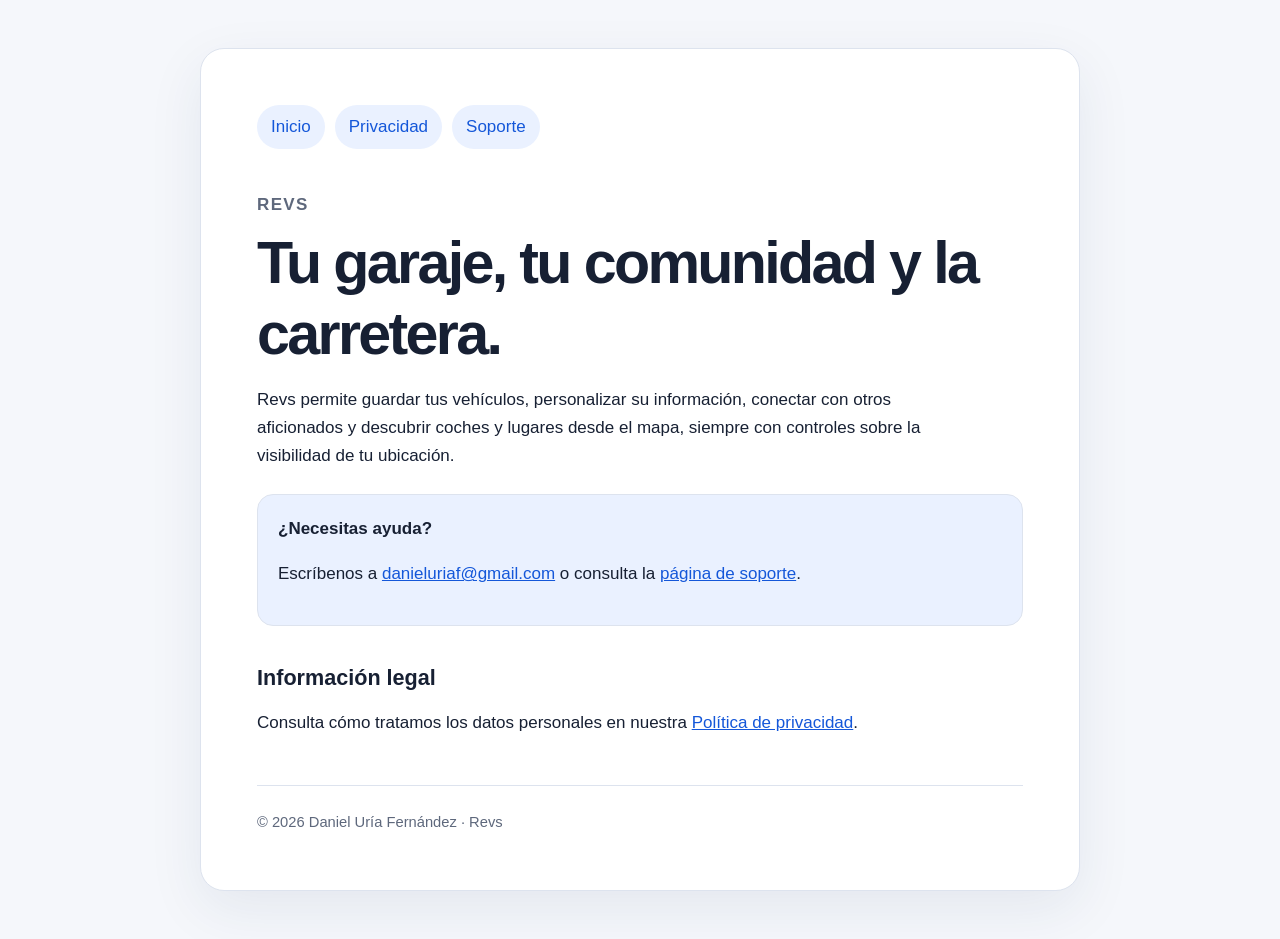
==== index.html @ dc8a6149 "﻿Publish Revs privacy and support site" ====
<!doctype html>
<html lang="es">
  <head>
    <meta charset="utf-8">
    <meta name="viewport" content="width=device-width, initial-scale=1">
    <meta name="description" content="Información legal y soporte de Revs.">
    <title>Revs · Información y soporte</title>
    <link rel="stylesheet" href="revs-legal.css">
  </head>
  <body>
    <main>
      <nav aria-label="Navegación principal">
        <a href="./">Inicio</a>
        <a href="privacy.html">Privacidad</a>
        <a href="support.html">Soporte</a>
      </nav>

      <p class="eyebrow">Revs</p>
      <h1>Tu garaje, tu comunidad y la carretera.</h1>
      <p>
        Revs permite guardar tus vehículos, personalizar su información,
        conectar con otros aficionados y descubrir coches y lugares desde el
        mapa, siempre con controles sobre la visibilidad de tu ubicación.
      </p>

      <div class="card">
        <strong>¿Necesitas ayuda?</strong>
        <p>
          Escríbenos a
          <a href="mailto:danieluriaf@gmail.com">danieluriaf@gmail.com</a> o
          consulta la <a href="support.html">página de soporte</a>.
        </p>
      </div>

      <h2>Información legal</h2>
      <p>
        Consulta cómo tratamos los datos personales en nuestra
        <a href="privacy.html">Política de privacidad</a>.
      </p>

      <footer>© 2026 Daniel Uría Fernández · Revs</footer>
    </main>
  </body>
</html>
---- revs-legal.css ----
:root {
  color-scheme: light dark;
  --background: #f5f7fb;
  --surface: #ffffff;
  --text: #172033;
  --muted: #5e687c;
  --border: #dde3ee;
  --accent: #1457d9;
  --accent-soft: #eaf1ff;
}

@media (prefers-color-scheme: dark) {
  :root {
    --background: #0d111b;
    --surface: #151b27;
    --text: #eef2fb;
    --muted: #aeb8cc;
    --border: #2a3447;
    --accent: #79a7ff;
    --accent-soft: #17294b;
  }
}

* {
  box-sizing: border-box;
}

body {
  margin: 0;
  background: var(--background);
  color: var(--text);
  font-family: -apple-system, BlinkMacSystemFont, "Segoe UI", sans-serif;
  font-size: 17px;
  line-height: 1.65;
}

main {
  width: min(880px, calc(100% - 32px));
  margin: 48px auto;
  padding: clamp(24px, 5vw, 56px);
  background: var(--surface);
  border: 1px solid var(--border);
  border-radius: 24px;
  box-shadow: 0 18px 55px rgb(25 45 85 / 8%);
}

nav {
  display: flex;
  flex-wrap: wrap;
  gap: 10px;
  margin-bottom: 42px;
}

nav a {
  padding: 8px 14px;
  border-radius: 999px;
  background: var(--accent-soft);
  text-decoration: none;
}

h1,
h2 {
  line-height: 1.2;
}

h1 {
  margin: 0 0 8px;
  font-size: clamp(2.15rem, 7vw, 3.7rem);
  letter-spacing: -0.045em;
}

h2 {
  margin-top: 2.4rem;
  font-size: 1.35rem;
}

p,
li {
  max-width: 75ch;
}

.eyebrow,
.updated,
footer {
  color: var(--muted);
}

.eyebrow {
  margin: 0 0 8px;
  font-weight: 700;
  letter-spacing: 0.08em;
  text-transform: uppercase;
}

.updated {
  margin-top: 0;
}

.card {
  margin: 24px 0;
  padding: 20px;
  border: 1px solid var(--border);
  border-radius: 16px;
  background: var(--accent-soft);
}

a {
  color: var(--accent);
}

footer {
  margin-top: 48px;
  padding-top: 24px;
  border-top: 1px solid var(--border);
  font-size: 0.92rem;
}

@media (max-width: 600px) {
  main {
    width: 100%;
    margin: 0;
    border: 0;
    border-radius: 0;
  }
}
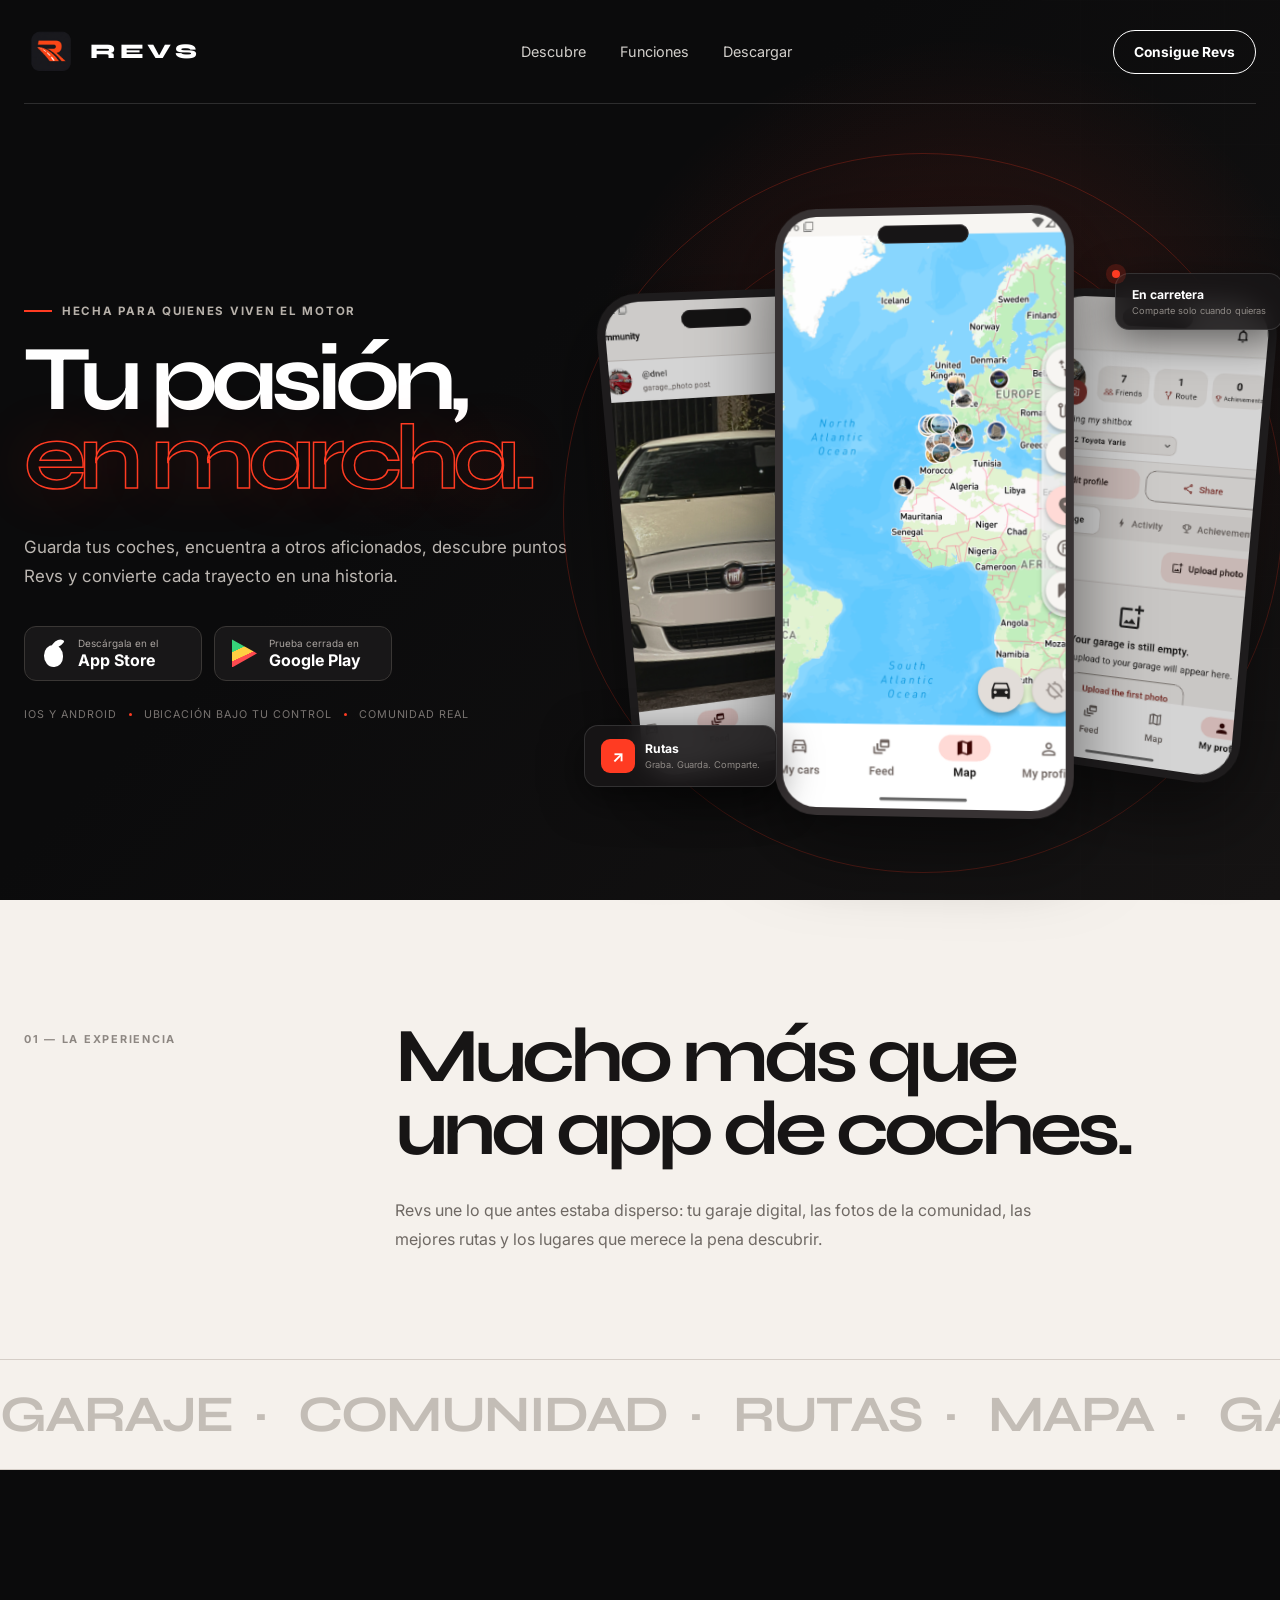
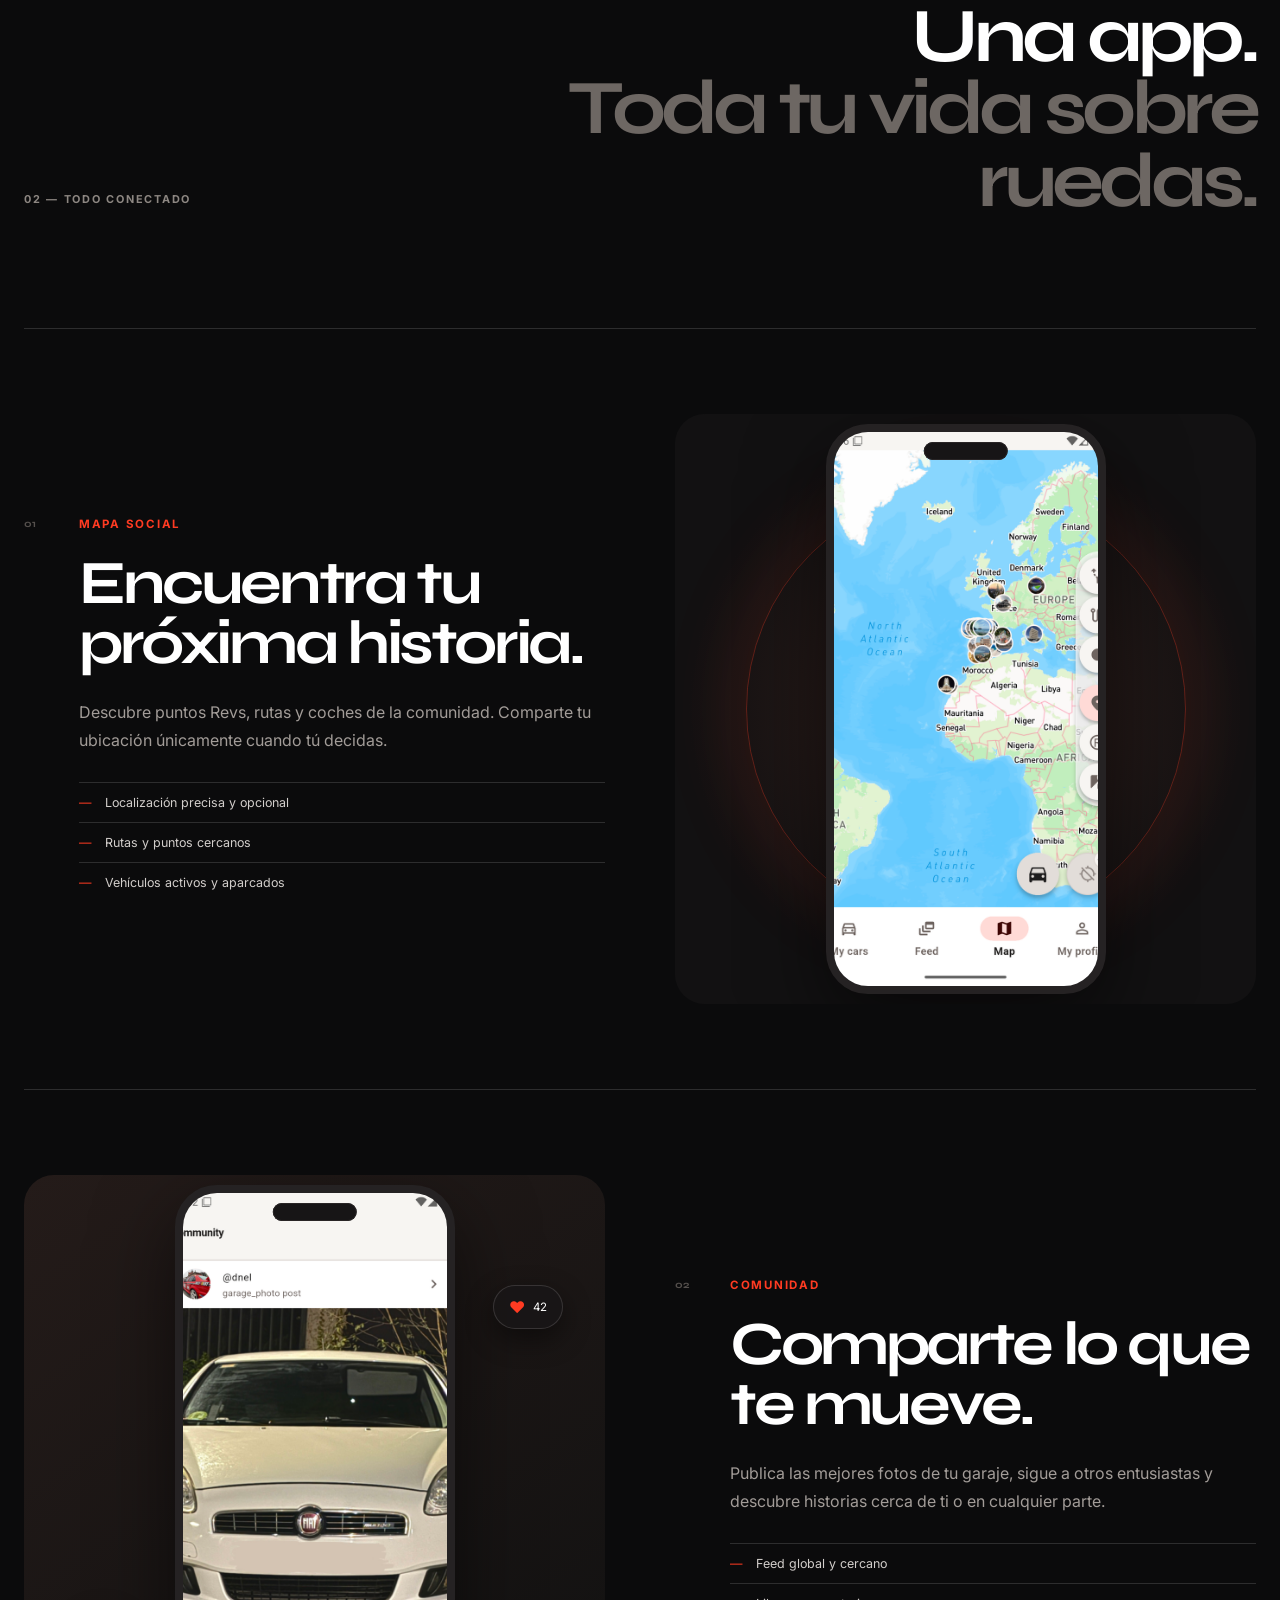
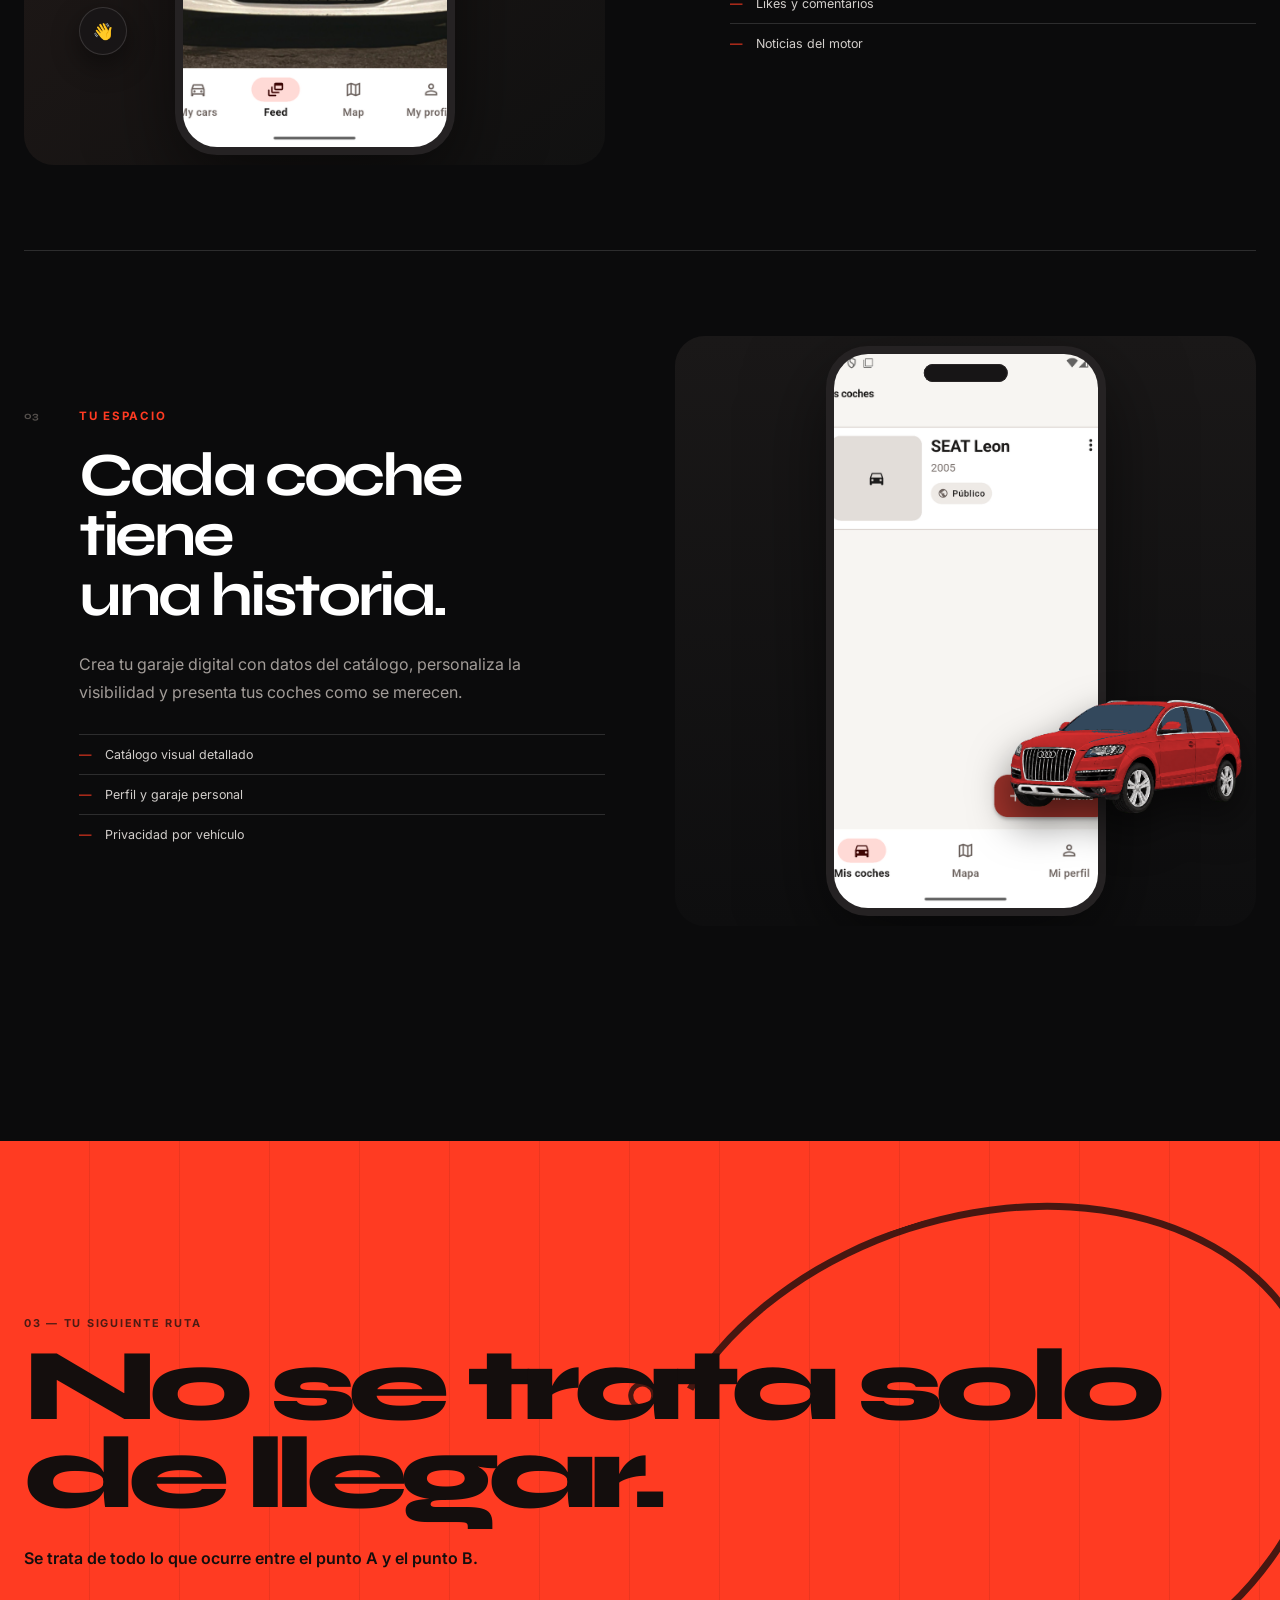
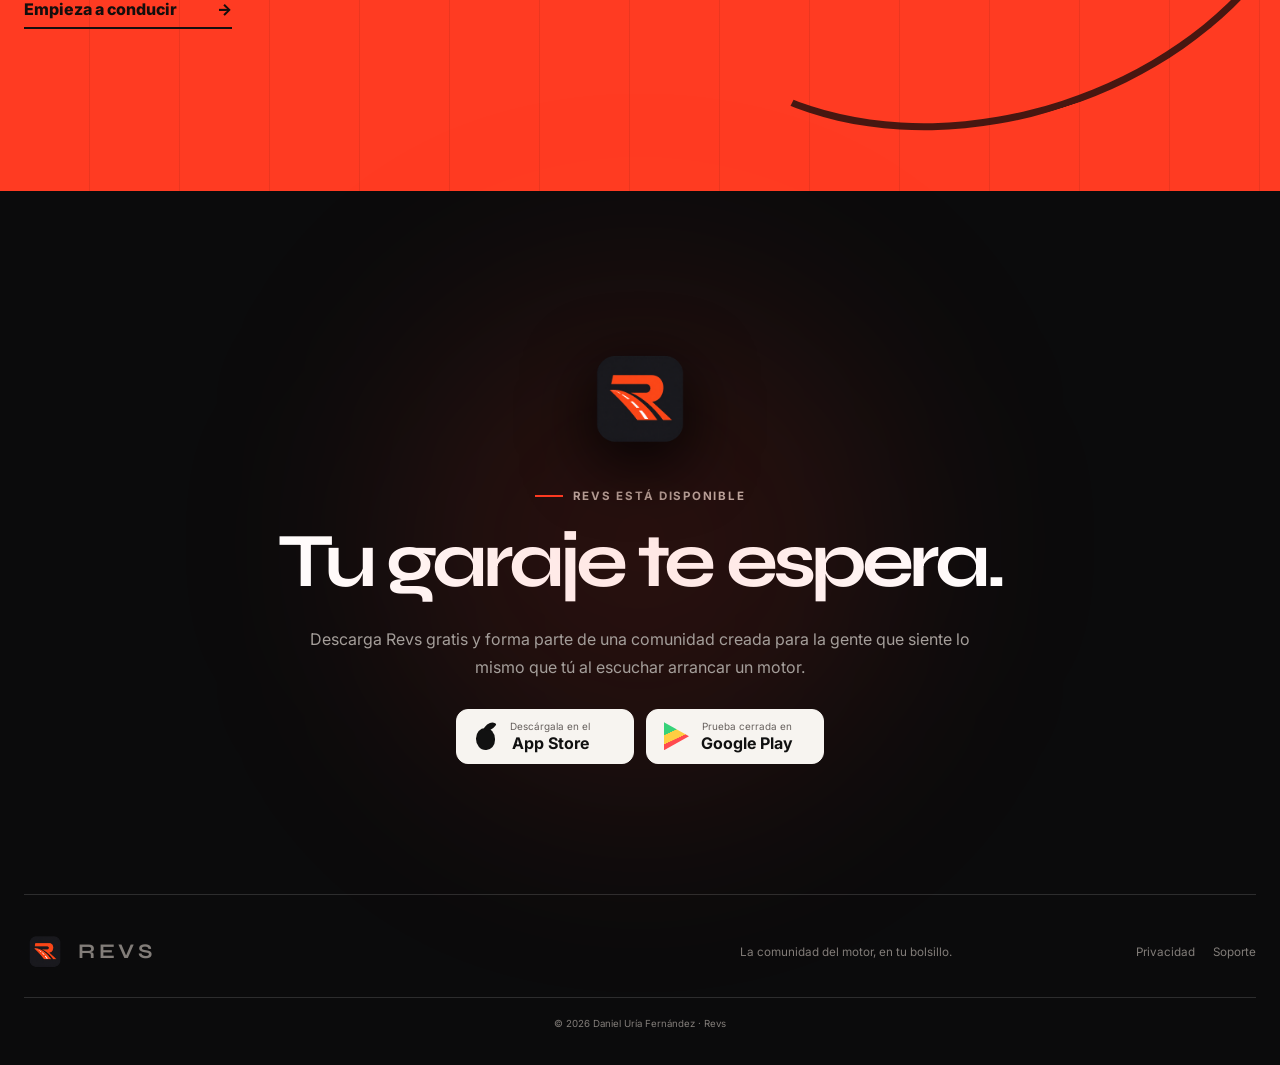
==== commit f858f0f1: "Redesign Revs app landing page" ====
--- a/index.html
+++ b/index.html
@@ -3,42 +3,163 @@
   <head>
     <meta charset="utf-8">
     <meta name="viewport" content="width=device-width, initial-scale=1">
-    <meta name="description" content="Información legal y soporte de Revs.">
-    <title>Revs · Información y soporte</title>
-    <link rel="stylesheet" href="revs-legal.css">
+    <meta name="theme-color" content="#0b0b0c">
+    <meta name="description" content="Revs es la app para guardar tus coches, descubrir rutas y conectar con la comunidad del motor.">
+    <meta property="og:title" content="Revs — Tu pasión, en marcha">
+    <meta property="og:description" content="Tu garaje, rutas, lugares y comunidad del motor, en una sola app.">
+    <meta property="og:type" content="website">
+    <meta property="og:image" content="https://danieluriaf-hash.github.io/revs-site/assets/og-revs.png">
+    <meta property="og:url" content="https://danieluriaf-hash.github.io/revs-site/">
+    <meta name="twitter:card" content="summary_large_image">
+    <title>Revs — Tu pasión, en marcha</title>
+    <link rel="icon" href="assets/revs-icon.png">
+    <link rel="preload" href="assets/revs-logo.png" as="image">
+    <link rel="stylesheet" href="landing.css">
   </head>
   <body>
-    <main>
-      <nav aria-label="Navegación principal">
-        <a href="./">Inicio</a>
-        <a href="privacy.html">Privacidad</a>
-        <a href="support.html">Soporte</a>
+    <header class="site-header">
+      <a class="brand" href="#top" aria-label="Revs, inicio">
+        <img src="assets/revs-logo.png" alt="" width="54" height="54">
+        <span>REVS</span>
+      </a>
+      <nav class="desktop-nav" aria-label="Navegación principal">
+        <a href="#descubre">Descubre</a>
+        <a href="#funciones">Funciones</a>
+        <a href="#descargar">Descargar</a>
       </nav>
+      <a class="header-cta" href="#descargar">Consigue Revs</a>
+    </header>
 
-      <p class="eyebrow">Revs</p>
-      <h1>Tu garaje, tu comunidad y la carretera.</h1>
-      <p>
-        Revs permite guardar tus vehículos, personalizar su información,
-        conectar con otros aficionados y descubrir coches y lugares desde el
-        mapa, siempre con controles sobre la visibilidad de tu ubicación.
-      </p>
+    <main id="top">
+      <section class="hero section-shell" aria-labelledby="hero-title">
+        <div class="hero-copy">
+          <p class="eyebrow"><span></span> Hecha para quienes viven el motor</p>
+          <h1 id="hero-title">Tu pasión,<br><em>en marcha.</em></h1>
+          <p class="hero-lede">Guarda tus coches, encuentra a otros aficionados, descubre puntos Revs y convierte cada trayecto en una historia.</p>
+          <div class="store-row" id="descargar">
+            <a class="store-button" href="https://apps.apple.com/app/id6794880233" aria-label="Descargar Revs en App Store">
+              <span class="store-icon apple" aria-hidden="true">●</span>
+              <span><small>Descárgala en el</small><strong>App Store</strong></span>
+            </a>
+            <a class="store-button" href="https://play.google.com/apps/testing/com.revs3.revs3_app" aria-label="Participar en la prueba cerrada de Revs en Google Play">
+              <span class="play-mark" aria-hidden="true"></span>
+              <span><small>Prueba cerrada en</small><strong>Google Play</strong></span>
+            </a>
+          </div>
+          <div class="hero-proof" aria-label="Funciones destacadas">
+            <span>iOS y Android</span><i></i><span>Ubicación bajo tu control</span><i></i><span>Comunidad real</span>
+          </div>
+        </div>
 
-      <div class="card">
-        <strong>¿Necesitas ayuda?</strong>
-        <p>
-          Escríbenos a
-          <a href="mailto:danieluriaf@gmail.com">danieluriaf@gmail.com</a> o
-          consulta la <a href="support.html">página de soporte</a>.
-        </p>
-      </div>
+        <div class="hero-visual" aria-label="Vista previa de Revs en varios teléfonos">
+          <div class="orbit orbit-one"></div>
+          <div class="orbit orbit-two"></div>
+          <figure class="phone phone-left">
+            <div class="phone-speaker"></div>
+            <img src="assets/screens/feed.png" alt="Feed de la comunidad Revs">
+          </figure>
+          <figure class="phone phone-main">
+            <div class="phone-speaker"></div>
+            <img src="assets/screens/map.png" alt="Mapa social de Revs">
+          </figure>
+          <figure class="phone phone-right">
+            <div class="phone-speaker"></div>
+            <img src="assets/screens/profile.png" alt="Perfil y garaje de un usuario de Revs">
+          </figure>
+          <div class="floating-card live-card"><span class="pulse"></span><strong>En carretera</strong><small>Comparte solo cuando quieras</small></div>
+          <div class="floating-card route-card"><b>↗</b><span><strong>Rutas</strong><small>Graba. Guarda. Comparte.</small></span></div>
+        </div>
+      </section>
 
-      <h2>Información legal</h2>
-      <p>
-        Consulta cómo tratamos los datos personales en nuestra
-        <a href="privacy.html">Política de privacidad</a>.
-      </p>
+      <section class="manifesto" id="descubre">
+        <div class="section-shell manifesto-grid">
+          <p class="section-index">01 — La experiencia</p>
+          <div>
+            <h2>Mucho más que<br>una app de coches.</h2>
+            <p>Revs une lo que antes estaba disperso: tu garaje digital, las fotos de la comunidad, las mejores rutas y los lugares que merece la pena descubrir.</p>
+          </div>
+        </div>
+        <div class="ticker" aria-hidden="true"><span>GARAJE&nbsp;&nbsp;·&nbsp;&nbsp; COMUNIDAD&nbsp;&nbsp;·&nbsp;&nbsp; RUTAS&nbsp;&nbsp;·&nbsp;&nbsp; MAPA&nbsp;&nbsp;·&nbsp;&nbsp; GARAJE&nbsp;&nbsp;·&nbsp;&nbsp; COMUNIDAD&nbsp;&nbsp;·&nbsp;&nbsp; RUTAS&nbsp;&nbsp;·&nbsp;&nbsp; MAPA</span></div>
+      </section>
 
-      <footer>© 2026 Daniel Uría Fernández · Revs</footer>
+      <section class="features section-shell" id="funciones">
+        <div class="feature-heading">
+          <p class="section-index">02 — Todo conectado</p>
+          <h2>Una app.<br><span>Toda tu vida sobre ruedas.</span></h2>
+        </div>
+
+        <article class="feature feature-map">
+          <div class="feature-copy">
+            <span class="feature-number">01</span>
+            <p class="eyebrow red">Mapa social</p>
+            <h3>Encuentra tu<br>próxima historia.</h3>
+            <p>Descubre puntos Revs, rutas y coches de la comunidad. Comparte tu ubicación únicamente cuando tú decidas.</p>
+            <ul class="mini-list"><li>Localización precisa y opcional</li><li>Rutas y puntos cercanos</li><li>Vehículos activos y aparcados</li></ul>
+          </div>
+          <div class="feature-phone-stage map-stage">
+            <div class="map-glow"></div>
+            <figure class="phone phone-feature"><div class="phone-speaker"></div><img src="assets/screens/map.png" alt="Mapa de Revs con puntos y coches cercanos"></figure>
+          </div>
+        </article>
+
+        <article class="feature feature-feed">
+          <div class="feature-phone-stage feed-stage">
+            <figure class="phone phone-feature"><div class="phone-speaker"></div><img src="assets/screens/feed.png" alt="Publicación de un coche en el feed de Revs"></figure>
+            <div class="reaction reaction-heart">♥ <span>42</span></div>
+            <div class="reaction reaction-wave">👋</div>
+          </div>
+          <div class="feature-copy">
+            <span class="feature-number">02</span>
+            <p class="eyebrow red">Comunidad</p>
+            <h3>Comparte lo que<br>te mueve.</h3>
+            <p>Publica las mejores fotos de tu garaje, sigue a otros entusiastas y descubre historias cerca de ti o en cualquier parte.</p>
+            <ul class="mini-list"><li>Feed global y cercano</li><li>Likes y comentarios</li><li>Noticias del motor</li></ul>
+          </div>
+        </article>
+
+        <article class="feature feature-garage">
+          <div class="feature-copy">
+            <span class="feature-number">03</span>
+            <p class="eyebrow red">Tu espacio</p>
+            <h3>Cada coche tiene<br>una historia.</h3>
+            <p>Crea tu garaje digital con datos del catálogo, personaliza la visibilidad y presenta tus coches como se merecen.</p>
+            <ul class="mini-list"><li>Catálogo visual detallado</li><li>Perfil y garaje personal</li><li>Privacidad por vehículo</li></ul>
+          </div>
+          <div class="feature-phone-stage garage-stage">
+            <figure class="phone phone-feature"><div class="phone-speaker"></div><img src="assets/screens/cars.png" alt="Garaje digital y listado de coches de Revs"></figure>
+            <img class="car-cutout" src="assets/screens/car-render.png" alt="Render de un automóvil del catálogo de Revs">
+          </div>
+        </article>
+      </section>
+
+      <section class="route-band">
+        <div class="route-line" aria-hidden="true"></div>
+        <div class="section-shell route-content">
+          <p class="section-index">03 — Tu siguiente ruta</p>
+          <h2>No se trata solo<br>de llegar.</h2>
+          <p>Se trata de todo lo que ocurre entre el punto A y el punto B.</p>
+          <a href="#descargar" class="text-link">Empieza a conducir <span>→</span></a>
+        </div>
+      </section>
+
+      <section class="download-final section-shell">
+        <img class="final-logo" src="assets/revs-logo.png" alt="Logo de Revs">
+        <p class="eyebrow centered"><span></span> Revs está disponible</p>
+        <h2>Tu garaje te espera.</h2>
+        <p>Descarga Revs gratis y forma parte de una comunidad creada para la gente que siente lo mismo que tú al escuchar arrancar un motor.</p>
+        <div class="store-row centered-row">
+          <a class="store-button light" href="https://apps.apple.com/app/id6794880233" aria-label="Descargar Revs en App Store"><span class="store-icon apple" aria-hidden="true">●</span><span><small>Descárgala en el</small><strong>App Store</strong></span></a>
+          <a class="store-button light" href="https://play.google.com/apps/testing/com.revs3.revs3_app" aria-label="Participar en la prueba cerrada de Revs en Google Play"><span class="play-mark" aria-hidden="true"></span><span><small>Prueba cerrada en</small><strong>Google Play</strong></span></a>
+        </div>
+      </section>
     </main>
+
+    <footer class="site-footer">
+      <div class="footer-brand"><img src="assets/revs-logo.png" alt="" width="42" height="42"><strong>REVS</strong></div>
+      <p>La comunidad del motor, en tu bolsillo.</p>
+      <nav aria-label="Información legal"><a href="privacy.html">Privacidad</a><a href="support.html">Soporte</a></nav>
+      <small>© 2026 Daniel Uría Fernández · Revs</small>
+    </footer>
+    <script src="landing.js"></script>
   </body>
 </html>
--- a/landing.css
+++ b/landing.css
@@ -0,0 +1,190 @@
+@import url('https://fonts.googleapis.com/css2?family=Inter:wght@400;500;600;700;800&family=Syne:wght@600;700;800&display=swap');
+
+:root {
+  --ink: #0b0b0c;
+  --paper: #f5f1ec;
+  --paper-2: #e9e4de;
+  --red: #ff3b22;
+  --red-dark: #b62f24;
+  --muted: #a8a39d;
+  --line: rgb(255 255 255 / 14%);
+  color-scheme: dark;
+}
+
+* { box-sizing: border-box; }
+html { scroll-behavior: smooth; }
+body { margin: 0; overflow-x: hidden; background: var(--ink); color: #fff; font-family: Inter, system-ui, sans-serif; }
+a { color: inherit; }
+img { display: block; max-width: 100%; }
+.section-shell { width: min(1240px, calc(100% - 48px)); margin-inline: auto; }
+
+.site-header {
+  position: absolute; z-index: 20; inset: 0 0 auto;
+  width: min(1320px, calc(100% - 48px)); height: 104px; margin: auto;
+  display: flex; align-items: center; justify-content: space-between;
+  border-bottom: 1px solid var(--line);
+}
+.brand, .footer-brand { display: inline-flex; align-items: center; gap: 12px; text-decoration: none; font: 800 1.3rem Syne, sans-serif; letter-spacing: .18em; }
+.brand img, .footer-brand img { object-fit: contain; }
+.desktop-nav { display: flex; gap: 34px; }
+.desktop-nav a { position: relative; text-decoration: none; color: #d2cfcb; font-size: .9rem; }
+.desktop-nav a::after { content: ''; position: absolute; inset: auto 0 -9px; height: 2px; background: var(--red); transform: scaleX(0); transition: transform .25s; }
+.desktop-nav a:hover::after, .desktop-nav a:focus-visible::after { transform: scaleX(1); }
+.header-cta { padding: 13px 20px; border: 1px solid #fff; border-radius: 999px; text-decoration: none; font-size: .86rem; font-weight: 700; transition: .2s; }
+.header-cta:hover { background: #fff; color: #111; }
+
+.hero { min-height: 900px; display: grid; grid-template-columns: .92fr 1.08fr; align-items: center; padding-top: 125px; }
+.hero::before { content: ''; position: absolute; z-index: -2; inset: 0; min-height: 900px; background: radial-gradient(circle at 75% 46%, rgb(255 59 34 / 18%), transparent 35%), linear-gradient(135deg, #0b0b0c 40%, #151313); }
+.hero::after { content: ''; position: absolute; z-index: -1; inset: 0; min-height: 900px; opacity: .17; background-image: linear-gradient(rgb(255 255 255 / 3%) 1px, transparent 1px), linear-gradient(90deg, rgb(255 255 255 / 3%) 1px, transparent 1px); background-size: 72px 72px; mask-image: linear-gradient(to right, transparent, #000); }
+.eyebrow { display: flex; align-items: center; gap: 10px; margin: 0 0 22px; color: #b7b1aa; text-transform: uppercase; letter-spacing: .15em; font-size: .72rem; font-weight: 700; }
+.eyebrow span { width: 28px; height: 2px; background: var(--red); }
+.eyebrow.red { color: var(--red); }
+.hero h1, h2, h3 { font-family: Syne, sans-serif; }
+.hero h1 { margin: 0; font-size: clamp(4.2rem, 7.2vw, 7.4rem); line-height: .86; letter-spacing: -.075em; }
+.hero h1 em { color: transparent; font-style: normal; -webkit-text-stroke: 1.5px var(--red); text-shadow: 0 0 60px rgb(255 59 34 / 18%); }
+.hero-lede { max-width: 570px; margin: 34px 0; color: #bcb7b2; line-height: 1.75; font-size: 1.06rem; }
+.store-row { display: flex; flex-wrap: wrap; gap: 12px; }
+.store-button { display: flex; align-items: center; gap: 12px; min-width: 178px; padding: 10px 17px; border: 1px solid #3a3735; border-radius: 12px; background: #181718; text-decoration: none; transition: transform .2s, border-color .2s, background .2s; }
+.store-button:hover { transform: translateY(-3px); border-color: var(--red); background: #211b1a; }
+.store-button small, .store-button strong { display: block; }
+.store-button small { color: #aaa4a0; font-size: .62rem; }
+.store-button strong { margin-top: 1px; font-size: 1rem; }
+.store-icon { width: 24px; height: 28px; font-size: 0; position: relative; }
+.store-icon::before { content: ''; position: absolute; width: 19px; height: 22px; border-radius: 48% 50% 45% 50%; background: #fff; bottom: 0; left: 2px; }
+.store-icon::after { content: ''; position: absolute; width: 8px; height: 11px; border-radius: 80% 10%; background: #fff; transform: rotate(35deg); top: -1px; left: 12px; }
+.play-mark { width: 25px; height: 28px; clip-path: polygon(0 0, 100% 50%, 0 100%); background: linear-gradient(155deg, #36d279 0 33%, #ffce42 34% 56%, #ff4a4f 57% 76%, #5aa9ff 77%); }
+.hero-proof { display: flex; align-items: center; flex-wrap: wrap; gap: 12px; margin-top: 27px; color: #797471; font-size: .67rem; text-transform: uppercase; letter-spacing: .09em; }
+.hero-proof i { width: 3px; height: 3px; border-radius: 50%; background: var(--red); }
+
+.hero-visual { position: relative; height: 720px; perspective: 1400px; }
+.phone { position: absolute; overflow: hidden; margin: 0; border: 8px solid #252223; border-radius: 42px; background: #111; box-shadow: 0 28px 80px rgb(0 0 0 / 55%); }
+.phone img { width: 100%; height: 100%; object-fit: cover; }
+.phone-speaker { position: absolute; z-index: 2; top: 10px; left: 50%; width: 32%; height: 18px; transform: translateX(-50%); border-radius: 999px; background: #171516; box-shadow: inset 0 0 0 1px #292526; }
+.phone-main { z-index: 5; width: 300px; height: 610px; top: 54px; left: 50%; transform: translateX(-50%) rotateY(-5deg); border-color: #373233; }
+.phone-left, .phone-right { width: 235px; height: 482px; top: 138px; filter: brightness(.83) saturate(.8); }
+.phone-left { left: 4%; transform: rotateY(19deg) rotateZ(-5deg); }
+.phone-right { right: 0; transform: rotateY(-19deg) rotateZ(5deg); }
+.orbit { position: absolute; border: 1px solid rgb(255 59 34 / 25%); border-radius: 50%; }
+.orbit-one { width: 570px; height: 570px; top: 74px; left: 50%; transform: translateX(-50%); }
+.orbit-two { width: 720px; height: 720px; inset: 0 0 auto 50%; transform: translateX(-50%); }
+.floating-card { position: absolute; z-index: 8; display: flex; gap: 10px; padding: 13px 16px; border: 1px solid rgb(255 255 255 / 12%); border-radius: 14px; background: rgb(24 22 23 / 88%); box-shadow: 0 12px 40px #0008; backdrop-filter: blur(12px); }
+.floating-card strong, .floating-card small { display: block; }
+.floating-card strong { font-size: .76rem; }
+.floating-card small { margin-top: 3px; color: #8e8985; font-size: .58rem; }
+.live-card { top: 120px; right: -4%; flex-direction: column; gap: 0; }
+.pulse { position: absolute; width: 8px; height: 8px; left: -4px; top: -4px; border-radius: 50%; background: var(--red); box-shadow: 0 0 0 6px rgb(255 59 34 / 18%); }
+.route-card { left: -1%; bottom: 86px; align-items: center; }
+.route-card b { display: grid; width: 34px; height: 34px; place-items: center; border-radius: 9px; background: var(--red); }
+
+.manifesto { overflow: hidden; padding: 120px 0 0; background: var(--paper); color: #171515; }
+.manifesto-grid { display: grid; grid-template-columns: .35fr 1fr; gap: 70px; align-items: start; }
+.section-index { margin: 12px 0; color: #8d8782; font-size: .68rem; font-weight: 700; letter-spacing: .16em; text-transform: uppercase; }
+.manifesto h2, .feature-heading h2, .download-final h2 { margin: 0; font-size: clamp(3rem, 6vw, 6rem); line-height: .95; letter-spacing: -.065em; }
+.manifesto-grid > div > p { max-width: 690px; margin: 30px 0 0; color: #6f6964; line-height: 1.8; }
+.ticker { margin-top: 105px; padding: 24px 0; overflow: hidden; border-block: 1px solid #d5cec7; color: #c3bdb6; white-space: nowrap; font: 700 clamp(2rem, 4vw, 4rem) Syne, sans-serif; letter-spacing: -.03em; }
+.ticker span { display: inline-block; animation: ticker 24s linear infinite; }
+@keyframes ticker { to { transform: translateX(-50%); } }
+
+.features { padding: 130px 0; }
+.feature-heading { display: flex; justify-content: space-between; align-items: end; gap: 30px; margin-bottom: 110px; }
+.feature-heading h2 { max-width: 790px; text-align: right; }
+.feature-heading h2 span { color: #6d6763; }
+.feature { min-height: 670px; display: grid; grid-template-columns: 1fr 1fr; gap: 70px; align-items: center; padding: 85px 0; border-top: 1px solid var(--line); }
+.feature-copy { position: relative; padding-left: 55px; }
+.feature-number { position: absolute; top: 0; left: 0; color: #55504d; font: 700 .65rem Syne; }
+.feature h3 { margin: 0 0 24px; font-size: clamp(2.6rem, 4.8vw, 5rem); line-height: .98; letter-spacing: -.055em; }
+.feature-copy > p:not(.eyebrow) { max-width: 520px; color: #a29c98; line-height: 1.75; }
+.mini-list { margin: 28px 0 0; padding: 0; list-style: none; }
+.mini-list li { padding: 12px 0; border-top: 1px solid var(--line); color: #d2cecb; font-size: .78rem; }
+.mini-list li::before { content: '—'; margin-right: 14px; color: var(--red); }
+.feature-phone-stage { position: relative; min-height: 590px; display: grid; place-items: center; overflow: hidden; border-radius: 30px; background: #131213; }
+.phone-feature { position: relative; width: 280px; height: 570px; }
+.map-stage { background: radial-gradient(circle at 50% 50%, #35201c, #121112 67%); }
+.map-glow { position: absolute; width: 440px; height: 440px; border: 1px solid rgb(255 59 34 / 32%); border-radius: 50%; box-shadow: 0 0 90px rgb(255 59 34 / 12%); }
+.feed-stage { background: linear-gradient(145deg, #241b19, #111); }
+.reaction { position: absolute; z-index: 3; display: flex; align-items: center; gap: 8px; border: 1px solid #ffffff22; border-radius: 999px; background: #191617e6; box-shadow: 0 10px 28px #0007; }
+.reaction-heart { top: 110px; right: 42px; padding: 11px 15px; color: var(--red); }
+.reaction-heart span { color: #fff; font-size: .72rem; }
+.reaction-wave { left: 55px; bottom: 110px; padding: 13px; }
+.garage-stage { background: linear-gradient(#1a1818, #0e0e0f); }
+.car-cutout { position: absolute; right: 1%; bottom: 8%; width: 43%; filter: drop-shadow(0 18px 20px #0008); }
+
+.route-band { position: relative; min-height: 650px; overflow: hidden; display: grid; align-items: center; background: #ff3b22; color: #140e0d; }
+.route-band::before { content: ''; position: absolute; inset: 0; opacity: .16; background: repeating-linear-gradient(90deg, transparent 0 89px, #000 90px); }
+.route-line { position: absolute; width: 54%; height: 78%; right: -4%; top: 11%; border: 7px solid #140e0d; border-left-color: transparent; border-radius: 50%; transform: rotate(-18deg); opacity: .78; }
+.route-line::before, .route-line::after { content: ''; position: absolute; width: 18px; height: 18px; border: 5px solid #140e0d; border-radius: 50%; background: var(--red); }
+.route-line::before { left: 3%; top: 12%; }.route-line::after { right: 7%; bottom: 9%; }
+.route-content { position: relative; z-index: 2; }
+.route-content .section-index { color: #4c1b14; }
+.route-content h2 { margin: 0; font: 800 clamp(4rem, 8vw, 8rem)/.86 Syne; letter-spacing: -.075em; }
+.route-content > p:not(.section-index) { max-width: 480px; margin: 28px 0; font-weight: 600; line-height: 1.6; }
+.text-link { display: inline-flex; align-items: center; gap: 40px; padding-bottom: 8px; border-bottom: 2px solid #160f0e; text-decoration: none; font-weight: 800; }
+
+.download-final { position: relative; padding: 150px 0 130px; text-align: center; }
+.download-final::before { content: ''; position: absolute; width: 500px; height: 500px; left: 50%; top: 50%; transform: translate(-50%,-50%); border-radius: 50%; background: rgb(255 59 34 / 12%); filter: blur(110px); pointer-events: none; }
+.final-logo { position: relative; width: 118px; height: 118px; object-fit: contain; margin: 0 auto 30px; filter: drop-shadow(0 18px 35px #000); }
+.centered { justify-content: center; }
+.download-final > p:not(.eyebrow) { position: relative; max-width: 680px; margin: 28px auto; color: #a49e9a; line-height: 1.7; }
+.centered-row { position: relative; justify-content: center; }
+.store-button.light { background: #f7f4f0; color: #111; border-color: #f7f4f0; }
+.store-button.light small { color: #67615e; }
+.store-button.light .store-icon::before, .store-button.light .store-icon::after { background: #111; }
+
+.site-footer { display: grid; grid-template-columns: 1fr 1fr auto; gap: 24px; align-items: center; width: min(1320px, calc(100% - 48px)); margin: auto; padding: 36px 0; border-top: 1px solid var(--line); color: #827d79; font-size: .73rem; }
+.site-footer p { text-align: center; }
+.site-footer nav { display: flex; gap: 18px; }
+.site-footer nav a { text-decoration: none; }
+.site-footer small { grid-column: 1 / -1; padding-top: 20px; border-top: 1px solid var(--line); text-align: center; }
+
+.reveal { opacity: 0; transform: translateY(32px); transition: opacity .8s ease, transform .8s ease; }
+.reveal.visible { opacity: 1; transform: none; }
+
+@media (max-width: 1000px) {
+  .hero { grid-template-columns: 1fr; padding-top: 170px; }
+  .hero-copy { text-align: center; }
+  .eyebrow, .store-row, .hero-proof { justify-content: center; }
+  .hero-lede { margin-inline: auto; }
+  .hero-visual { margin-top: 50px; }
+  .manifesto-grid { grid-template-columns: 1fr; gap: 20px; }
+  .feature-heading { display: block; }
+  .feature-heading h2 { margin-top: 22px; text-align: left; }
+  .feature { gap: 35px; }
+  .car-cutout { display: none; }
+}
+
+@media (max-width: 760px) {
+  .section-shell, .site-header, .site-footer { width: min(100% - 28px, 600px); }
+  .site-header { height: 80px; }
+  .desktop-nav { display: none; }
+  .brand img { width: 44px; height: 44px; }
+  .header-cta { padding: 10px 13px; font-size: .74rem; }
+  .hero { min-height: auto; padding-top: 130px; }
+  .hero h1 { font-size: clamp(3.9rem, 20vw, 6rem); }
+  .hero-visual { height: 560px; margin-top: 30px; }
+  .phone-main { width: 235px; height: 480px; }
+  .phone-left, .phone-right { width: 170px; height: 350px; top: 112px; opacity: .65; }
+  .phone-left { left: -19%; }.phone-right { right: -19%; }
+  .orbit-one { width: 420px; height: 420px; }.orbit-two { width: 540px; height: 540px; }
+  .floating-card { display: none; }
+  .manifesto { padding-top: 85px; }
+  .ticker { margin-top: 70px; }
+  .features { padding: 85px 0; }
+  .feature-heading { margin-bottom: 65px; }
+  .feature { grid-template-columns: 1fr; min-height: auto; padding: 65px 0; }
+  .feature-copy { padding-left: 32px; }
+  .feature-feed .feature-copy { grid-row: 1; }
+  .feature-phone-stage { min-height: 520px; }
+  .phone-feature { width: 235px; height: 480px; }
+  .route-band { min-height: 580px; }
+  .route-line { width: 90%; opacity: .28; }
+  .download-final { padding: 100px 0; }
+  .site-footer { grid-template-columns: 1fr; text-align: center; }
+  .footer-brand, .site-footer nav { justify-content: center; }
+  .site-footer p { margin: 0; }
+}
+
+@media (prefers-reduced-motion: reduce) {
+  html { scroll-behavior: auto; }
+  .ticker span { animation: none; }
+  .reveal { opacity: 1; transform: none; transition: none; }
+}
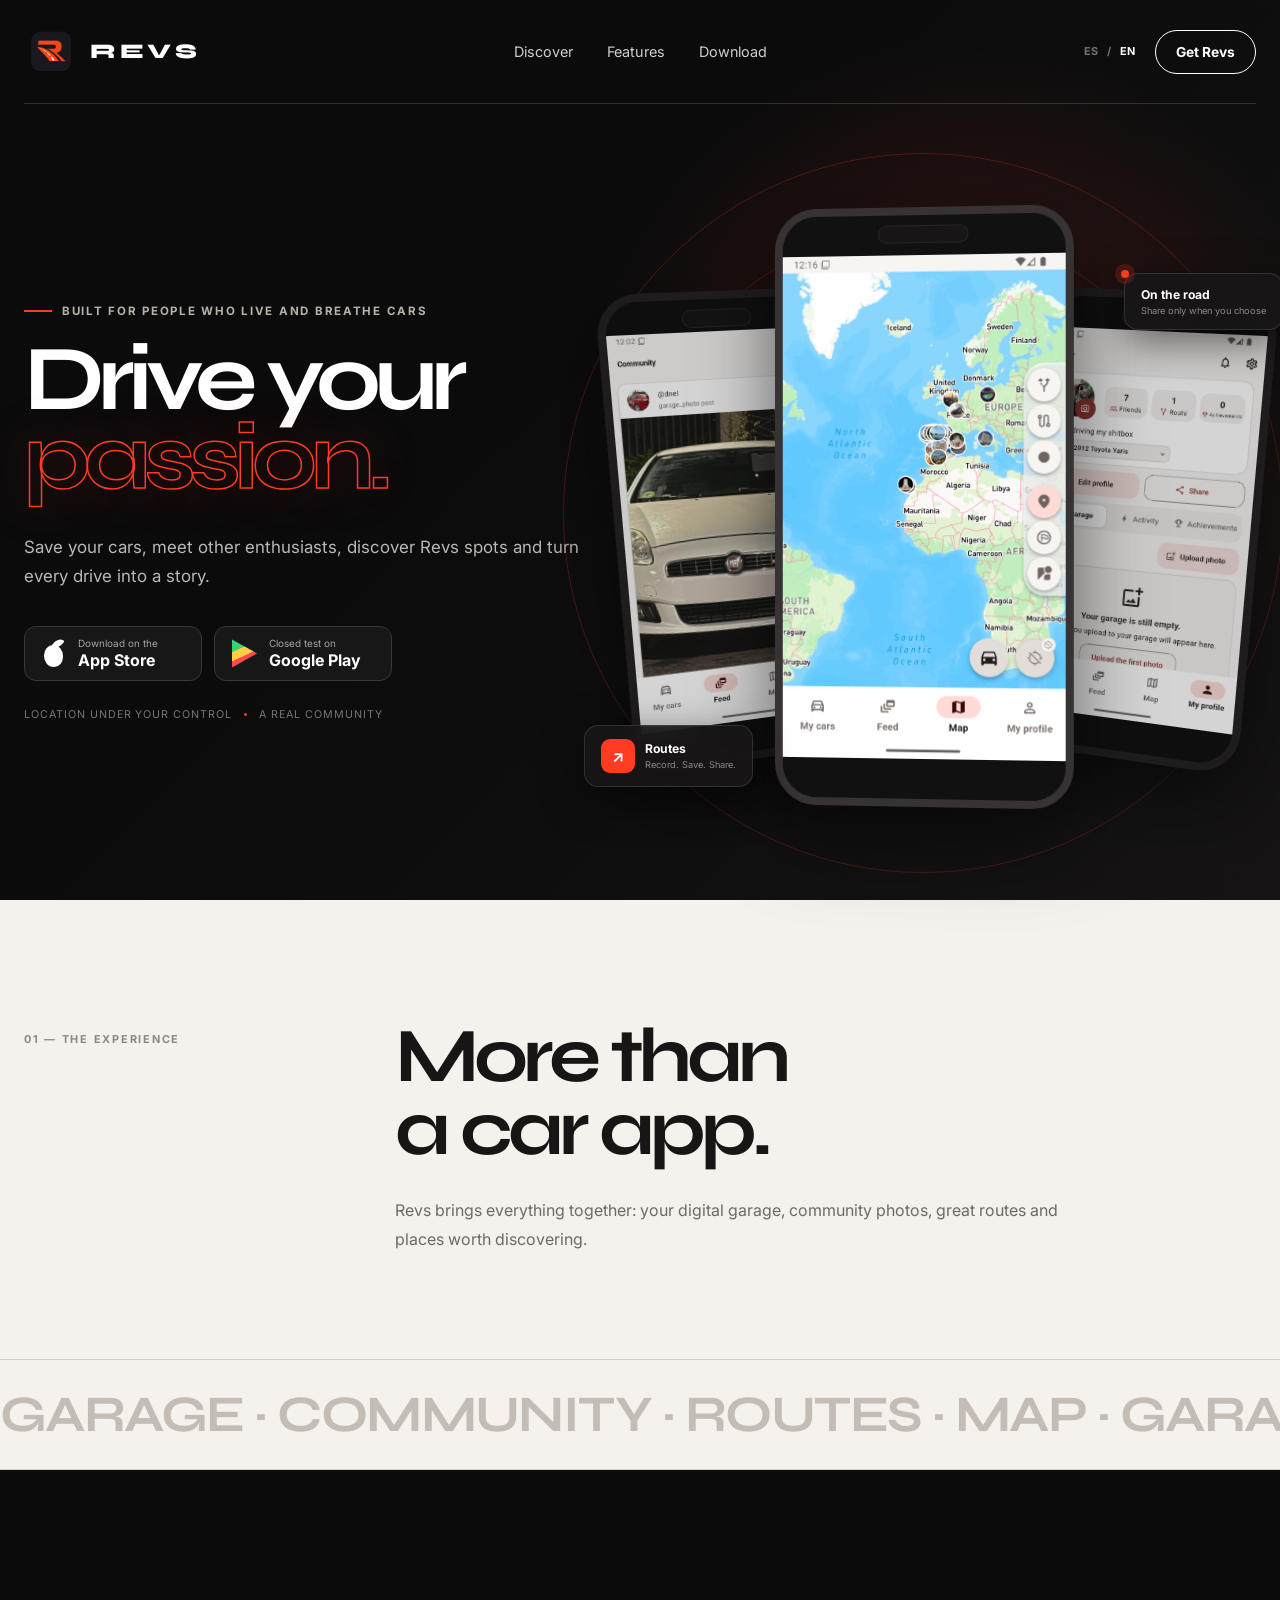
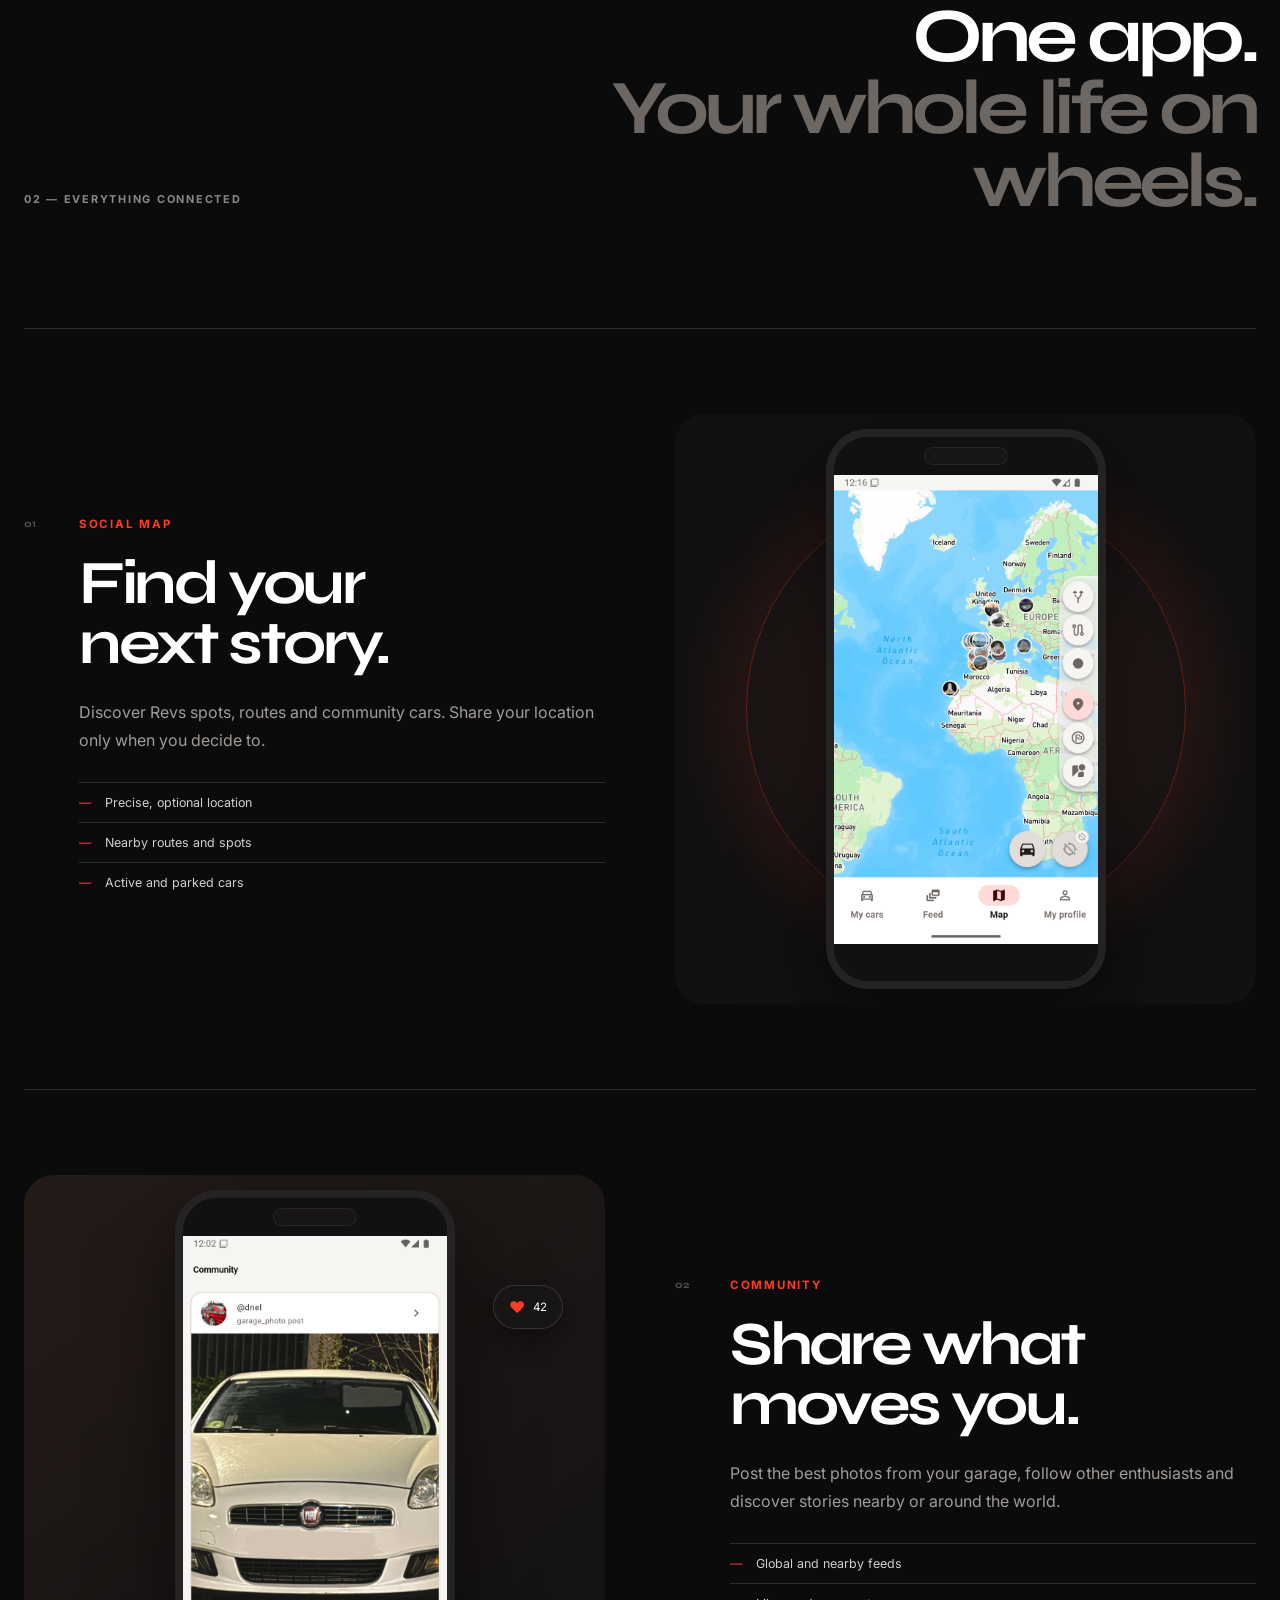
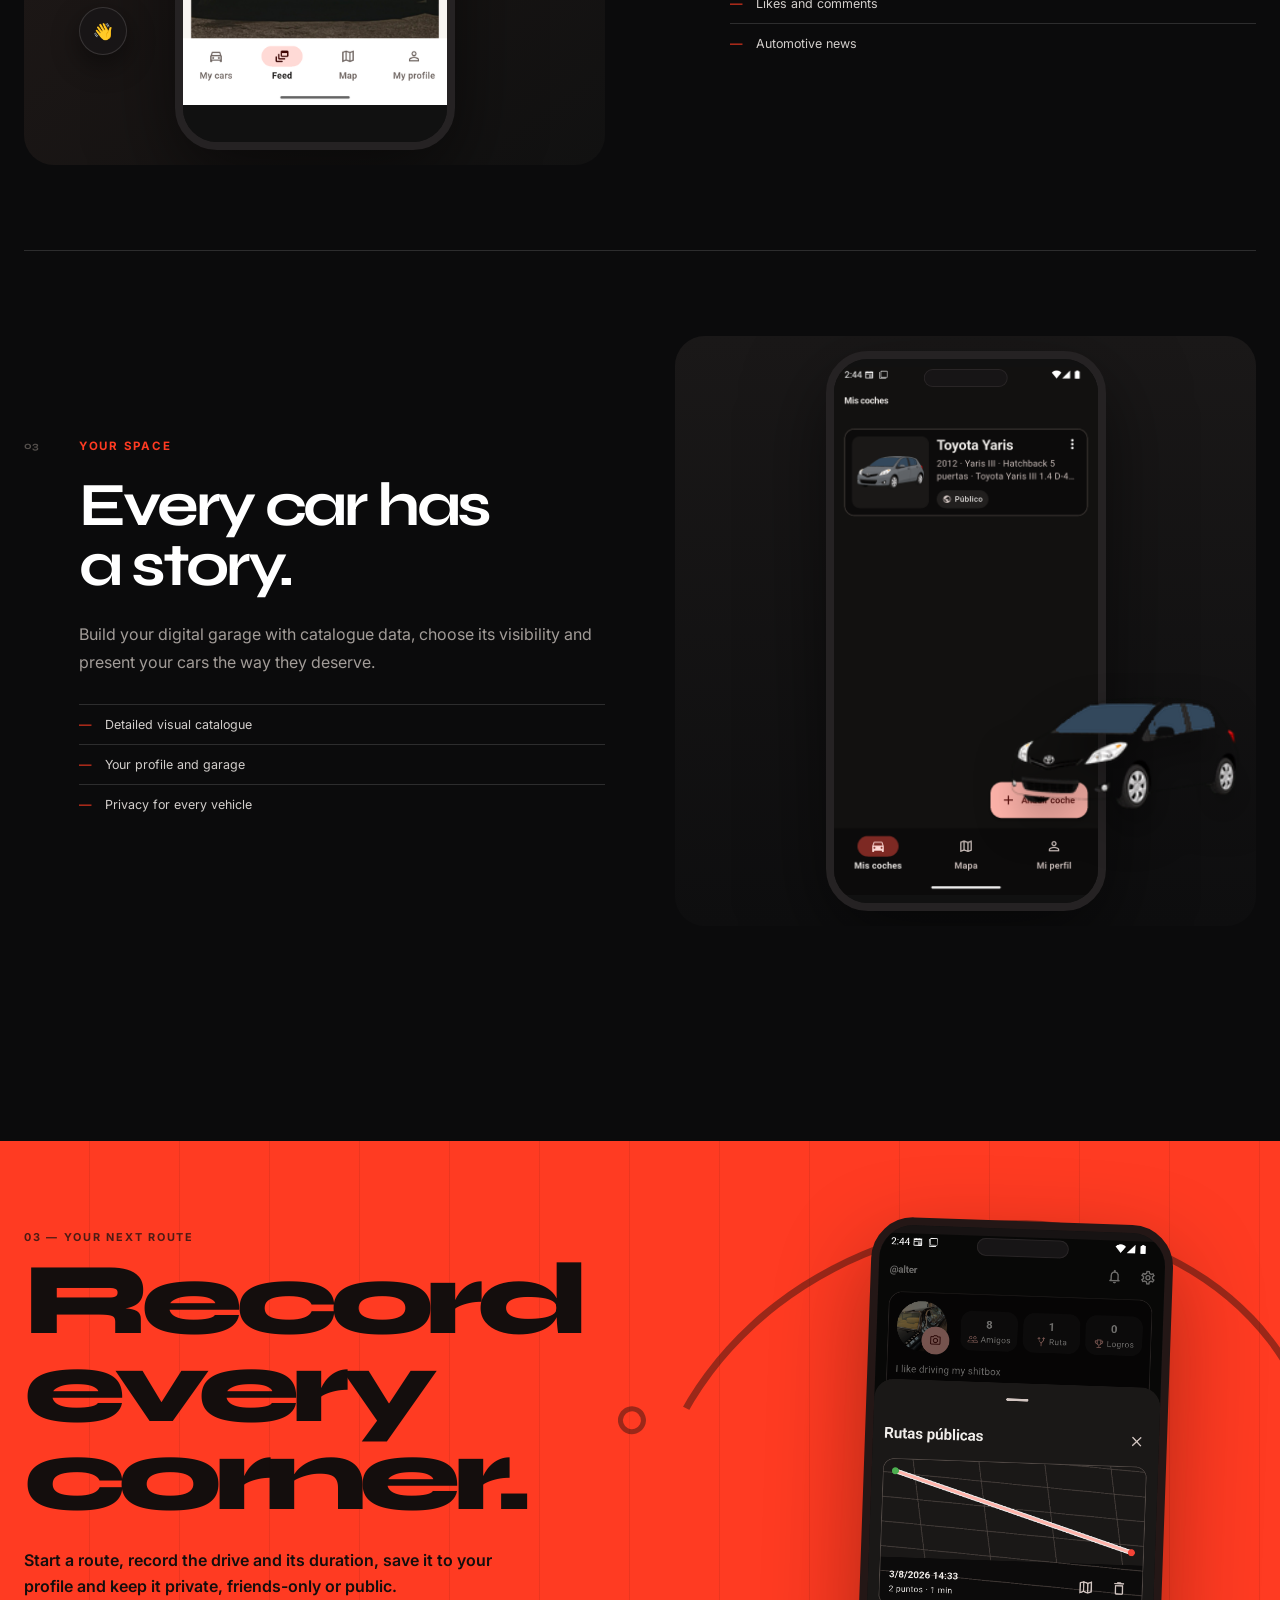
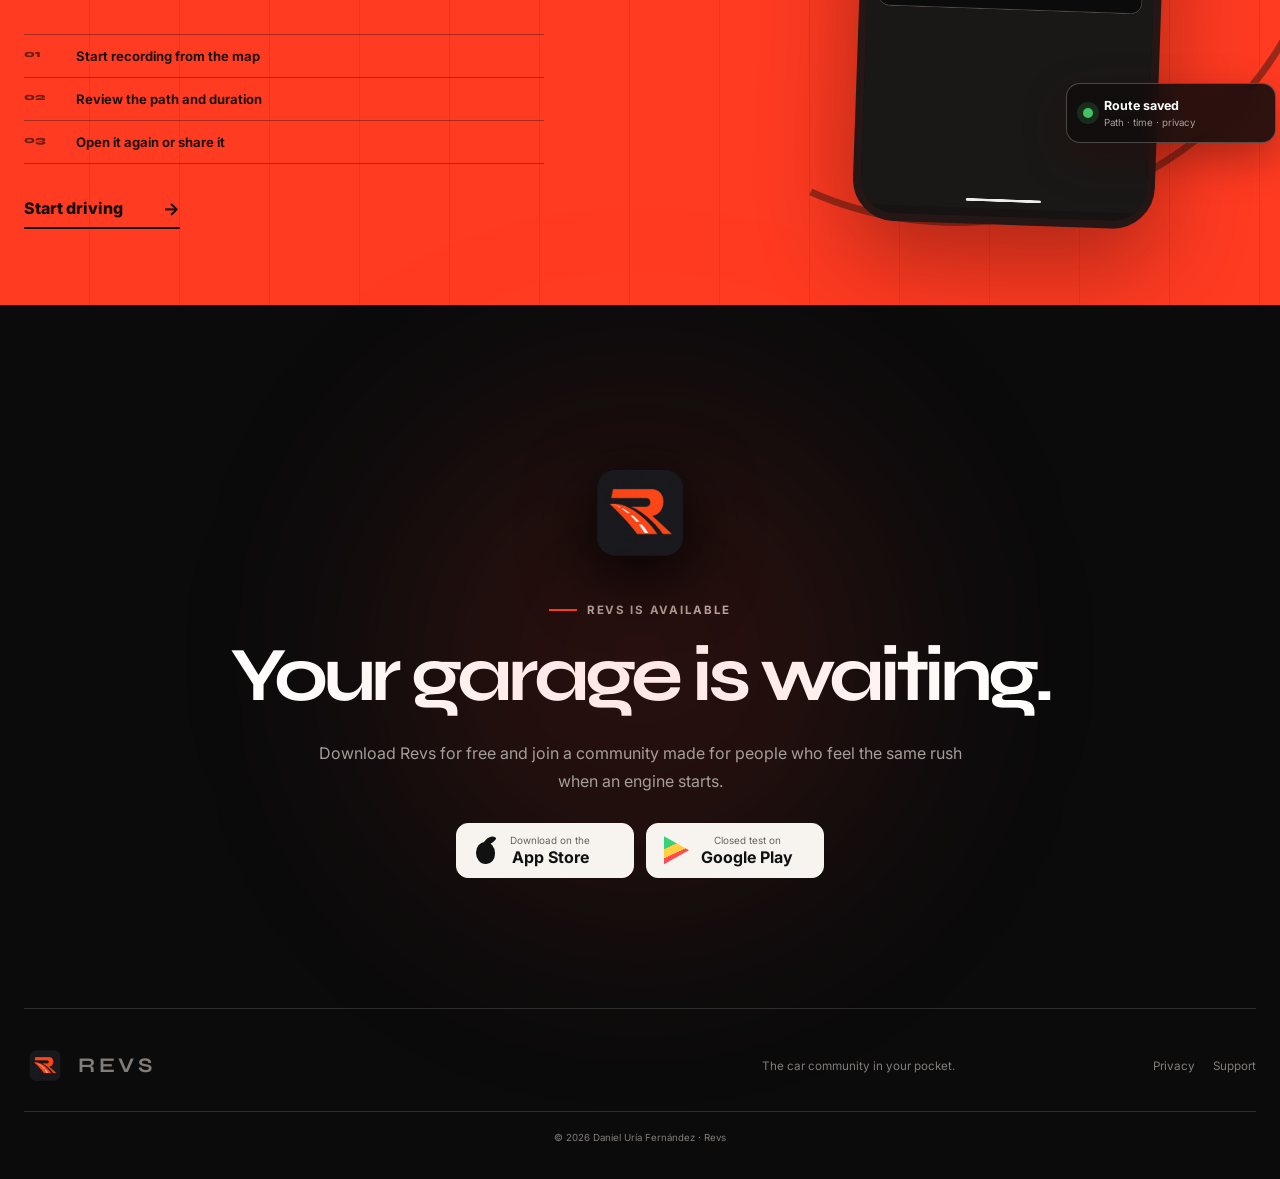
==== commit bd11bf47: "Add bilingual landing and route showcase" ====
--- a/index.html
+++ b/index.html
@@ -18,146 +18,164 @@
   </head>
   <body>
     <header class="site-header">
-      <a class="brand" href="#top" aria-label="Revs, inicio">
+      <a class="brand" href="#top" aria-label="Revs, inicio" data-i18n-aria="brandHome">
         <img src="assets/revs-logo.png" alt="" width="54" height="54">
         <span>REVS</span>
       </a>
-      <nav class="desktop-nav" aria-label="Navegación principal">
-        <a href="#descubre">Descubre</a>
-        <a href="#funciones">Funciones</a>
-        <a href="#descargar">Descargar</a>
+      <nav class="desktop-nav" aria-label="Navegación principal" data-i18n-aria="mainNavigation">
+        <a href="#descubre" data-i18n="navDiscover">Descubre</a>
+        <a href="#funciones" data-i18n="navFeatures">Funciones</a>
+        <a href="#descargar" data-i18n="navDownload">Descargar</a>
       </nav>
-      <a class="header-cta" href="#descargar">Consigue Revs</a>
+      <div class="header-actions">
+        <div class="language-switch" role="group" aria-label="Idioma" data-i18n-aria="language">
+          <button type="button" data-language="es" aria-pressed="true">ES</button>
+          <span aria-hidden="true">/</span>
+          <button type="button" data-language="en" aria-pressed="false">EN</button>
+        </div>
+        <a class="header-cta" href="#descargar" data-i18n="headerCta">Consigue Revs</a>
+      </div>
     </header>
 
     <main id="top">
       <section class="hero section-shell" aria-labelledby="hero-title">
         <div class="hero-copy">
-          <p class="eyebrow"><span></span> Hecha para quienes viven el motor</p>
-          <h1 id="hero-title">Tu pasión,<br><em>en marcha.</em></h1>
-          <p class="hero-lede">Guarda tus coches, encuentra a otros aficionados, descubre puntos Revs y convierte cada trayecto en una historia.</p>
+          <p class="eyebrow"><span></span><b data-i18n="heroEyebrow">Hecha para quienes viven el motor</b></p>
+          <h1 id="hero-title" data-i18n-html="heroTitle">Tu pasión,<br><em>en marcha.</em></h1>
+          <p class="hero-lede" data-i18n="heroLead">Guarda tus coches, encuentra a otros aficionados, descubre puntos Revs y convierte cada trayecto en una historia.</p>
           <div class="store-row" id="descargar">
-            <a class="store-button" href="https://apps.apple.com/app/id6794880233" aria-label="Descargar Revs en App Store">
-              <span class="store-icon apple" aria-hidden="true">●</span>
-              <span><small>Descárgala en el</small><strong>App Store</strong></span>
+            <a class="store-button" href="https://apps.apple.com/app/id6794880233" aria-label="Descargar Revs en App Store" data-i18n-aria="appStoreAria">
+              <span class="store-icon apple" aria-hidden="true"></span>
+              <span><small data-i18n="appStoreOverline">Descárgala en el</small><strong>App Store</strong></span>
             </a>
-            <a class="store-button" href="https://play.google.com/apps/testing/com.revs3.revs3_app" aria-label="Participar en la prueba cerrada de Revs en Google Play">
+            <a class="store-button" href="https://play.google.com/apps/testing/com.revs3.revs3_app" aria-label="Participar en la prueba cerrada de Revs en Google Play" data-i18n-aria="playStoreAria">
               <span class="play-mark" aria-hidden="true"></span>
-              <span><small>Prueba cerrada en</small><strong>Google Play</strong></span>
+              <span><small data-i18n="playStoreOverline">Prueba cerrada en</small><strong>Google Play</strong></span>
             </a>
           </div>
-          <div class="hero-proof" aria-label="Funciones destacadas">
-            <span>iOS y Android</span><i></i><span>Ubicación bajo tu control</span><i></i><span>Comunidad real</span>
+          <div class="hero-proof" aria-label="Funciones destacadas" data-i18n-aria="highlights">
+            <span data-i18n="proofPrivacy">Ubicación bajo tu control</span><i></i><span data-i18n="proofCommunity">Comunidad real</span>
           </div>
         </div>
 
-        <div class="hero-visual" aria-label="Vista previa de Revs en varios teléfonos">
+        <div class="hero-visual" aria-label="Vista previa de Revs en varios teléfonos" data-i18n-aria="previewAria">
           <div class="orbit orbit-one"></div>
           <div class="orbit orbit-two"></div>
           <figure class="phone phone-left">
             <div class="phone-speaker"></div>
-            <img src="assets/screens/feed.png" alt="Feed de la comunidad Revs">
+            <img src="assets/screens/feed.png" alt="Feed de la comunidad Revs" data-i18n-alt="feedAlt">
           </figure>
           <figure class="phone phone-main">
             <div class="phone-speaker"></div>
-            <img src="assets/screens/map.png" alt="Mapa social de Revs">
+            <img src="assets/screens/map.png" alt="Mapa social de Revs" data-i18n-alt="mapAlt">
           </figure>
           <figure class="phone phone-right">
             <div class="phone-speaker"></div>
-            <img src="assets/screens/profile.png" alt="Perfil y garaje de un usuario de Revs">
+            <img src="assets/screens/profile.png" alt="Perfil y garaje de un usuario de Revs" data-i18n-alt="profileAlt">
           </figure>
-          <div class="floating-card live-card"><span class="pulse"></span><strong>En carretera</strong><small>Comparte solo cuando quieras</small></div>
-          <div class="floating-card route-card"><b>↗</b><span><strong>Rutas</strong><small>Graba. Guarda. Comparte.</small></span></div>
+          <div class="floating-card live-card"><span class="pulse"></span><strong data-i18n="onRoad">En carretera</strong><small data-i18n="shareWhen">Comparte solo cuando quieras</small></div>
+          <div class="floating-card route-card"><b>↗</b><span><strong data-i18n="routes">Rutas</strong><small data-i18n="recordSaveShare">Graba. Guarda. Comparte.</small></span></div>
         </div>
       </section>
 
       <section class="manifesto" id="descubre">
         <div class="section-shell manifesto-grid">
-          <p class="section-index">01 — La experiencia</p>
+          <p class="section-index" data-i18n="experienceIndex">01 — La experiencia</p>
           <div>
-            <h2>Mucho más que<br>una app de coches.</h2>
-            <p>Revs une lo que antes estaba disperso: tu garaje digital, las fotos de la comunidad, las mejores rutas y los lugares que merece la pena descubrir.</p>
+            <h2 data-i18n-html="experienceTitle">Mucho más que<br>una app de coches.</h2>
+            <p data-i18n="experienceCopy">Revs une lo que antes estaba disperso: tu garaje digital, las fotos de la comunidad, las mejores rutas y los lugares que merece la pena descubrir.</p>
           </div>
         </div>
-        <div class="ticker" aria-hidden="true"><span>GARAJE&nbsp;&nbsp;·&nbsp;&nbsp; COMUNIDAD&nbsp;&nbsp;·&nbsp;&nbsp; RUTAS&nbsp;&nbsp;·&nbsp;&nbsp; MAPA&nbsp;&nbsp;·&nbsp;&nbsp; GARAJE&nbsp;&nbsp;·&nbsp;&nbsp; COMUNIDAD&nbsp;&nbsp;·&nbsp;&nbsp; RUTAS&nbsp;&nbsp;·&nbsp;&nbsp; MAPA</span></div>
+        <div class="ticker" aria-hidden="true"><span data-i18n="ticker">GARAJE · COMUNIDAD · RUTAS · MAPA · GARAJE · COMUNIDAD · RUTAS · MAPA</span></div>
       </section>
 
       <section class="features section-shell" id="funciones">
         <div class="feature-heading">
-          <p class="section-index">02 — Todo conectado</p>
-          <h2>Una app.<br><span>Toda tu vida sobre ruedas.</span></h2>
+          <p class="section-index" data-i18n="connectedIndex">02 — Todo conectado</p>
+          <h2 data-i18n-html="connectedTitle">Una app.<br><span>Toda tu vida sobre ruedas.</span></h2>
         </div>
 
         <article class="feature feature-map">
           <div class="feature-copy">
             <span class="feature-number">01</span>
-            <p class="eyebrow red">Mapa social</p>
-            <h3>Encuentra tu<br>próxima historia.</h3>
-            <p>Descubre puntos Revs, rutas y coches de la comunidad. Comparte tu ubicación únicamente cuando tú decidas.</p>
-            <ul class="mini-list"><li>Localización precisa y opcional</li><li>Rutas y puntos cercanos</li><li>Vehículos activos y aparcados</li></ul>
+            <p class="eyebrow red" data-i18n="socialMap">Mapa social</p>
+            <h3 data-i18n-html="mapTitle">Encuentra tu<br>próxima historia.</h3>
+            <p data-i18n="mapCopy">Descubre puntos Revs, rutas y coches de la comunidad. Comparte tu ubicación únicamente cuando tú decidas.</p>
+            <ul class="mini-list"><li data-i18n="mapBullet1">Localización precisa y opcional</li><li data-i18n="mapBullet2">Rutas y puntos cercanos</li><li data-i18n="mapBullet3">Vehículos activos y aparcados</li></ul>
           </div>
           <div class="feature-phone-stage map-stage">
             <div class="map-glow"></div>
-            <figure class="phone phone-feature"><div class="phone-speaker"></div><img src="assets/screens/map.png" alt="Mapa de Revs con puntos y coches cercanos"></figure>
+            <figure class="phone phone-feature"><div class="phone-speaker"></div><img src="assets/screens/map.png" alt="Mapa de Revs con puntos y coches cercanos" data-i18n-alt="mapFeatureAlt"></figure>
           </div>
         </article>
 
         <article class="feature feature-feed">
           <div class="feature-phone-stage feed-stage">
-            <figure class="phone phone-feature"><div class="phone-speaker"></div><img src="assets/screens/feed.png" alt="Publicación de un coche en el feed de Revs"></figure>
+            <figure class="phone phone-feature"><div class="phone-speaker"></div><img src="assets/screens/feed.png" alt="Publicación de un coche en el feed de Revs" data-i18n-alt="feedFeatureAlt"></figure>
             <div class="reaction reaction-heart">♥ <span>42</span></div>
             <div class="reaction reaction-wave">👋</div>
           </div>
           <div class="feature-copy">
             <span class="feature-number">02</span>
-            <p class="eyebrow red">Comunidad</p>
-            <h3>Comparte lo que<br>te mueve.</h3>
-            <p>Publica las mejores fotos de tu garaje, sigue a otros entusiastas y descubre historias cerca de ti o en cualquier parte.</p>
-            <ul class="mini-list"><li>Feed global y cercano</li><li>Likes y comentarios</li><li>Noticias del motor</li></ul>
+            <p class="eyebrow red" data-i18n="community">Comunidad</p>
+            <h3 data-i18n-html="communityTitle">Comparte lo que<br>te mueve.</h3>
+            <p data-i18n="communityCopy">Publica las mejores fotos de tu garaje, sigue a otros entusiastas y descubre historias cerca de ti o en cualquier parte.</p>
+            <ul class="mini-list"><li data-i18n="communityBullet1">Feed global y cercano</li><li data-i18n="communityBullet2">Likes y comentarios</li><li data-i18n="communityBullet3">Noticias del motor</li></ul>
           </div>
         </article>
 
         <article class="feature feature-garage">
           <div class="feature-copy">
             <span class="feature-number">03</span>
-            <p class="eyebrow red">Tu espacio</p>
-            <h3>Cada coche tiene<br>una historia.</h3>
-            <p>Crea tu garaje digital con datos del catálogo, personaliza la visibilidad y presenta tus coches como se merecen.</p>
-            <ul class="mini-list"><li>Catálogo visual detallado</li><li>Perfil y garaje personal</li><li>Privacidad por vehículo</li></ul>
+            <p class="eyebrow red" data-i18n="yourSpace">Tu espacio</p>
+            <h3 data-i18n-html="garageTitle">Cada coche tiene<br>una historia.</h3>
+            <p data-i18n="garageCopy">Crea tu garaje digital con datos del catálogo, personaliza la visibilidad y presenta tus coches como se merecen.</p>
+            <ul class="mini-list"><li data-i18n="garageBullet1">Catálogo visual detallado</li><li data-i18n="garageBullet2">Perfil y garaje personal</li><li data-i18n="garageBullet3">Privacidad por vehículo</li></ul>
           </div>
           <div class="feature-phone-stage garage-stage">
-            <figure class="phone phone-feature"><div class="phone-speaker"></div><img src="assets/screens/cars.png" alt="Garaje digital y listado de coches de Revs"></figure>
-            <img class="car-cutout" src="assets/screens/car-render.png" alt="Render de un automóvil del catálogo de Revs">
+            <figure class="phone phone-feature"><div class="phone-speaker"></div><img src="assets/screens/cars.png" alt="Garaje digital con un Toyota Yaris y su render de catálogo" data-i18n-alt="garageAlt"></figure>
+            <img class="car-cutout" src="assets/screens/car-render.png" alt="Render de un automóvil del catálogo de Revs" data-i18n-alt="renderAlt">
           </div>
         </article>
       </section>
 
-      <section class="route-band">
+      <section class="route-band" id="rutas">
         <div class="route-line" aria-hidden="true"></div>
-        <div class="section-shell route-content">
-          <p class="section-index">03 — Tu siguiente ruta</p>
-          <h2>No se trata solo<br>de llegar.</h2>
-          <p>Se trata de todo lo que ocurre entre el punto A y el punto B.</p>
-          <a href="#descargar" class="text-link">Empieza a conducir <span>→</span></a>
+        <div class="section-shell route-grid">
+          <div class="route-content">
+            <p class="section-index" data-i18n="routeIndex">03 — Tu siguiente ruta</p>
+            <h2 data-i18n-html="routeTitle">Graba cada<br>curva.</h2>
+            <p data-i18n="routeCopy">Inicia una ruta, registra el recorrido y el tiempo, guárdala en tu perfil y decide si es privada, solo para amigos o pública.</p>
+            <ul class="route-points">
+              <li><strong>01</strong><span data-i18n="routeStep1">Inicia la grabación desde el mapa</span></li>
+              <li><strong>02</strong><span data-i18n="routeStep2">Consulta el trazado y su duración</span></li>
+              <li><strong>03</strong><span data-i18n="routeStep3">Vuelve a abrirla o compártela</span></li>
+            </ul>
+            <a href="#descargar" class="text-link"><span data-i18n="startDriving">Empieza a conducir</span><b>→</b></a>
+          </div>
+          <div class="route-showcase">
+            <figure class="phone route-phone"><div class="phone-speaker"></div><img src="assets/screens/routes.png" alt="Listado de rutas guardadas en el perfil de Revs" data-i18n-alt="routesAlt"></figure>
+            <div class="route-chip"><span class="route-chip-dot"></span><div><strong data-i18n="routeSaved">Ruta guardada</strong><small data-i18n="routeSavedDetail">Trazado · tiempo · privacidad</small></div></div>
+          </div>
         </div>
       </section>
 
       <section class="download-final section-shell">
         <img class="final-logo" src="assets/revs-logo.png" alt="Logo de Revs">
-        <p class="eyebrow centered"><span></span> Revs está disponible</p>
-        <h2>Tu garaje te espera.</h2>
-        <p>Descarga Revs gratis y forma parte de una comunidad creada para la gente que siente lo mismo que tú al escuchar arrancar un motor.</p>
+        <p class="eyebrow centered"><span></span><b data-i18n="available">Revs está disponible</b></p>
+        <h2 data-i18n="finalTitle">Tu garaje te espera.</h2>
+        <p data-i18n="finalCopy">Descarga Revs gratis y forma parte de una comunidad creada para la gente que siente lo mismo que tú al escuchar arrancar un motor.</p>
         <div class="store-row centered-row">
-          <a class="store-button light" href="https://apps.apple.com/app/id6794880233" aria-label="Descargar Revs en App Store"><span class="store-icon apple" aria-hidden="true">●</span><span><small>Descárgala en el</small><strong>App Store</strong></span></a>
-          <a class="store-button light" href="https://play.google.com/apps/testing/com.revs3.revs3_app" aria-label="Participar en la prueba cerrada de Revs en Google Play"><span class="play-mark" aria-hidden="true"></span><span><small>Prueba cerrada en</small><strong>Google Play</strong></span></a>
+          <a class="store-button light" href="https://apps.apple.com/app/id6794880233" aria-label="Descargar Revs en App Store" data-i18n-aria="appStoreAria"><span class="store-icon apple" aria-hidden="true"></span><span><small data-i18n="appStoreOverline">Descárgala en el</small><strong>App Store</strong></span></a>
+          <a class="store-button light" href="https://play.google.com/apps/testing/com.revs3.revs3_app" aria-label="Participar en la prueba cerrada de Revs en Google Play" data-i18n-aria="playStoreAria"><span class="play-mark" aria-hidden="true"></span><span><small data-i18n="playStoreOverline">Prueba cerrada en</small><strong>Google Play</strong></span></a>
         </div>
       </section>
     </main>
 
     <footer class="site-footer">
       <div class="footer-brand"><img src="assets/revs-logo.png" alt="" width="42" height="42"><strong>REVS</strong></div>
-      <p>La comunidad del motor, en tu bolsillo.</p>
-      <nav aria-label="Información legal"><a href="privacy.html">Privacidad</a><a href="support.html">Soporte</a></nav>
+      <p data-i18n="footerTagline">La comunidad del motor, en tu bolsillo.</p>
+      <nav aria-label="Información legal" data-i18n-aria="legalNavigation"><a href="privacy.html" data-i18n="privacy">Privacidad</a><a href="support.html" data-i18n="support">Soporte</a></nav>
       <small>© 2026 Daniel Uría Fernández · Revs</small>
     </footer>
     <script src="landing.js"></script>
--- a/landing.css
+++ b/landing.css
@@ -13,7 +13,8 @@
 
 * { box-sizing: border-box; }
 html { scroll-behavior: smooth; }
-body { margin: 0; overflow-x: hidden; background: var(--ink); color: #fff; font-family: Inter, system-ui, sans-serif; }
+html, body { max-width: 100%; overflow-x: hidden; }
+body { margin: 0; background: var(--ink); color: #fff; font-family: Inter, system-ui, sans-serif; }
 a { color: inherit; }
 img { display: block; max-width: 100%; }
 .section-shell { width: min(1240px, calc(100% - 48px)); margin-inline: auto; }
@@ -24,6 +25,11 @@
   display: flex; align-items: center; justify-content: space-between;
   border-bottom: 1px solid var(--line);
 }
+.header-actions { display: flex; align-items: center; gap: 16px; }
+.language-switch { display: inline-flex; align-items: center; gap: 5px; color: #77716e; font: 700 .68rem/1 Inter, sans-serif; }
+.language-switch button { padding: 6px 4px; border: 0; background: transparent; color: #77716e; font: inherit; cursor: pointer; transition: color .2s; }
+.language-switch button[aria-pressed="true"] { color: #fff; }
+.language-switch button:hover, .language-switch button:focus-visible { color: var(--red); }
 .brand, .footer-brand { display: inline-flex; align-items: center; gap: 12px; text-decoration: none; font: 800 1.3rem Syne, sans-serif; letter-spacing: .18em; }
 .brand img, .footer-brand img { object-fit: contain; }
 .desktop-nav { display: flex; gap: 34px; }
@@ -58,10 +64,10 @@
 
 .hero-visual { position: relative; height: 720px; perspective: 1400px; }
 .phone { position: absolute; overflow: hidden; margin: 0; border: 8px solid #252223; border-radius: 42px; background: #111; box-shadow: 0 28px 80px rgb(0 0 0 / 55%); }
-.phone img { width: 100%; height: 100%; object-fit: cover; }
+.phone img { width: 100%; height: 100%; object-fit: contain; object-position: center; background: #111; }
 .phone-speaker { position: absolute; z-index: 2; top: 10px; left: 50%; width: 32%; height: 18px; transform: translateX(-50%); border-radius: 999px; background: #171516; box-shadow: inset 0 0 0 1px #292526; }
-.phone-main { z-index: 5; width: 300px; height: 610px; top: 54px; left: 50%; transform: translateX(-50%) rotateY(-5deg); border-color: #373233; }
-.phone-left, .phone-right { width: 235px; height: 482px; top: 138px; filter: brightness(.83) saturate(.8); }
+.phone-main { z-index: 5; width: 300px; aspect-ratio: 1 / 2; top: 54px; left: 50%; transform: translateX(-50%) rotateY(-5deg); border-color: #373233; }
+.phone-left, .phone-right { width: 235px; aspect-ratio: 1 / 2; top: 138px; filter: brightness(.83) saturate(.8); }
 .phone-left { left: 4%; transform: rotateY(19deg) rotateZ(-5deg); }
 .phone-right { right: 0; transform: rotateY(-19deg) rotateZ(5deg); }
 .orbit { position: absolute; border: 1px solid rgb(255 59 34 / 25%); border-radius: 50%; }
@@ -98,7 +104,7 @@
 .mini-list li { padding: 12px 0; border-top: 1px solid var(--line); color: #d2cecb; font-size: .78rem; }
 .mini-list li::before { content: '—'; margin-right: 14px; color: var(--red); }
 .feature-phone-stage { position: relative; min-height: 590px; display: grid; place-items: center; overflow: hidden; border-radius: 30px; background: #131213; }
-.phone-feature { position: relative; width: 280px; height: 570px; }
+.phone-feature { position: relative; width: 280px; aspect-ratio: 1 / 2; }
 .map-stage { background: radial-gradient(circle at 50% 50%, #35201c, #121112 67%); }
 .map-glow { position: absolute; width: 440px; height: 440px; border: 1px solid rgb(255 59 34 / 32%); border-radius: 50%; box-shadow: 0 0 90px rgb(255 59 34 / 12%); }
 .feed-stage { background: linear-gradient(145deg, #241b19, #111); }
@@ -109,16 +115,29 @@
 .garage-stage { background: linear-gradient(#1a1818, #0e0e0f); }
 .car-cutout { position: absolute; right: 1%; bottom: 8%; width: 43%; filter: drop-shadow(0 18px 20px #0008); }
 
-.route-band { position: relative; min-height: 650px; overflow: hidden; display: grid; align-items: center; background: #ff3b22; color: #140e0d; }
+.route-band { position: relative; min-height: 760px; overflow: hidden; display: grid; align-items: center; background: #ff3b22; color: #140e0d; }
 .route-band::before { content: ''; position: absolute; inset: 0; opacity: .16; background: repeating-linear-gradient(90deg, transparent 0 89px, #000 90px); }
-.route-line { position: absolute; width: 54%; height: 78%; right: -4%; top: 11%; border: 7px solid #140e0d; border-left-color: transparent; border-radius: 50%; transform: rotate(-18deg); opacity: .78; }
+.route-line { position: absolute; width: 54%; height: 78%; right: -4%; top: 11%; border: 7px solid #140e0d; border-left-color: transparent; border-radius: 50%; transform: rotate(-18deg); opacity: .42; }
 .route-line::before, .route-line::after { content: ''; position: absolute; width: 18px; height: 18px; border: 5px solid #140e0d; border-radius: 50%; background: var(--red); }
 .route-line::before { left: 3%; top: 12%; }.route-line::after { right: 7%; bottom: 9%; }
+.route-grid { position: relative; z-index: 2; display: grid; grid-template-columns: minmax(0, 1fr) minmax(350px, .75fr); gap: 100px; align-items: center; padding-block: 72px; }
 .route-content { position: relative; z-index: 2; }
 .route-content .section-index { color: #4c1b14; }
 .route-content h2 { margin: 0; font: 800 clamp(4rem, 8vw, 8rem)/.86 Syne; letter-spacing: -.075em; }
 .route-content > p:not(.section-index) { max-width: 480px; margin: 28px 0; font-weight: 600; line-height: 1.6; }
+.route-points { max-width: 520px; margin: 34px 0; padding: 0; border-top: 1px solid rgb(20 14 13 / 35%); list-style: none; }
+.route-points li { display: grid; grid-template-columns: 42px 1fr; gap: 10px; padding: 13px 0; border-bottom: 1px solid rgb(20 14 13 / 35%); font-size: .82rem; font-weight: 650; }
+.route-points strong { font: 800 .64rem Syne, sans-serif; opacity: .62; }
 .text-link { display: inline-flex; align-items: center; gap: 40px; padding-bottom: 8px; border-bottom: 2px solid #160f0e; text-decoration: none; font-weight: 800; }
+.text-link b { font-size: 1.1rem; }
+.route-showcase { position: relative; min-height: 620px; display: grid; place-items: center; }
+.route-phone { position: relative; z-index: 2; width: 302px; aspect-ratio: 1 / 2; border-color: #241716; box-shadow: 0 35px 90px rgb(37 8 4 / 38%); transform: rotate(2deg); }
+.route-phone img { background: #171313; }
+.route-chip { position: absolute; z-index: 4; right: -20px; bottom: 90px; display: flex; align-items: center; gap: 11px; min-width: 210px; padding: 14px 16px; border: 1px solid rgb(255 255 255 / 24%); border-radius: 14px; background: rgb(17 13 13 / 88%); color: #fff; box-shadow: 0 16px 40px rgb(43 9 5 / 36%); backdrop-filter: blur(14px); }
+.route-chip-dot { width: 10px; height: 10px; border-radius: 50%; background: #44c164; box-shadow: 0 0 0 6px rgb(68 193 100 / 17%); }
+.route-chip strong, .route-chip small { display: block; }
+.route-chip strong { font-size: .78rem; }
+.route-chip small { margin-top: 4px; color: #aaa09d; font-size: .61rem; }
 
 .download-final { position: relative; padding: 150px 0 130px; text-align: center; }
 .download-final::before { content: ''; position: absolute; width: 500px; height: 500px; left: 50%; top: 50%; transform: translate(-50%,-50%); border-radius: 50%; background: rgb(255 59 34 / 12%); filter: blur(110px); pointer-events: none; }
@@ -150,21 +169,25 @@
   .feature-heading h2 { margin-top: 22px; text-align: left; }
   .feature { gap: 35px; }
   .car-cutout { display: none; }
+  .route-grid { grid-template-columns: 1fr 330px; gap: 40px; }
 }
 
 @media (max-width: 760px) {
+  body { width: 100%; overflow-x: clip; }
   .section-shell, .site-header, .site-footer { width: min(100% - 28px, 600px); }
   .site-header { height: 80px; }
   .desktop-nav { display: none; }
   .brand img { width: 44px; height: 44px; }
+  .brand span { display: none; }
+  .header-actions { gap: 8px; }
   .header-cta { padding: 10px 13px; font-size: .74rem; }
   .hero { min-height: auto; padding-top: 130px; }
   .hero h1 { font-size: clamp(3.9rem, 20vw, 6rem); }
-  .hero-visual { height: 560px; margin-top: 30px; }
-  .phone-main { width: 235px; height: 480px; }
-  .phone-left, .phone-right { width: 170px; height: 350px; top: 112px; opacity: .65; }
+  .hero-visual { height: 560px; margin-top: 30px; overflow: hidden; }
+  .phone-main { width: 235px; }
+  .phone-left, .phone-right { width: 170px; top: 112px; opacity: .65; }
   .phone-left { left: -19%; }.phone-right { right: -19%; }
-  .orbit-one { width: 420px; height: 420px; }.orbit-two { width: 540px; height: 540px; }
+  .orbit-one { width: 360px; height: 360px; }.orbit-two { width: 390px; height: 390px; }
   .floating-card { display: none; }
   .manifesto { padding-top: 85px; }
   .ticker { margin-top: 70px; }
@@ -174,9 +197,15 @@
   .feature-copy { padding-left: 32px; }
   .feature-feed .feature-copy { grid-row: 1; }
   .feature-phone-stage { min-height: 520px; }
-  .phone-feature { width: 235px; height: 480px; }
-  .route-band { min-height: 580px; }
-  .route-line { width: 90%; opacity: .28; }
+  .map-glow { width: 340px; height: 340px; }
+  .phone-feature { width: 235px; }
+  .route-band { min-height: 980px; }
+  .route-line { width: 82%; right: -14%; opacity: .28; }
+  .route-grid { grid-template-columns: 1fr; gap: 30px; padding-block: 78px; }
+  .route-content h2 { font-size: clamp(3.5rem, 17vw, 5.5rem); }
+  .route-showcase { min-height: 530px; }
+  .route-phone { width: 245px; }
+  .route-chip { right: 0; bottom: 34px; min-width: 190px; }
   .download-final { padding: 100px 0; }
   .site-footer { grid-template-columns: 1fr; text-align: center; }
   .footer-brand, .site-footer nav { justify-content: center; }
